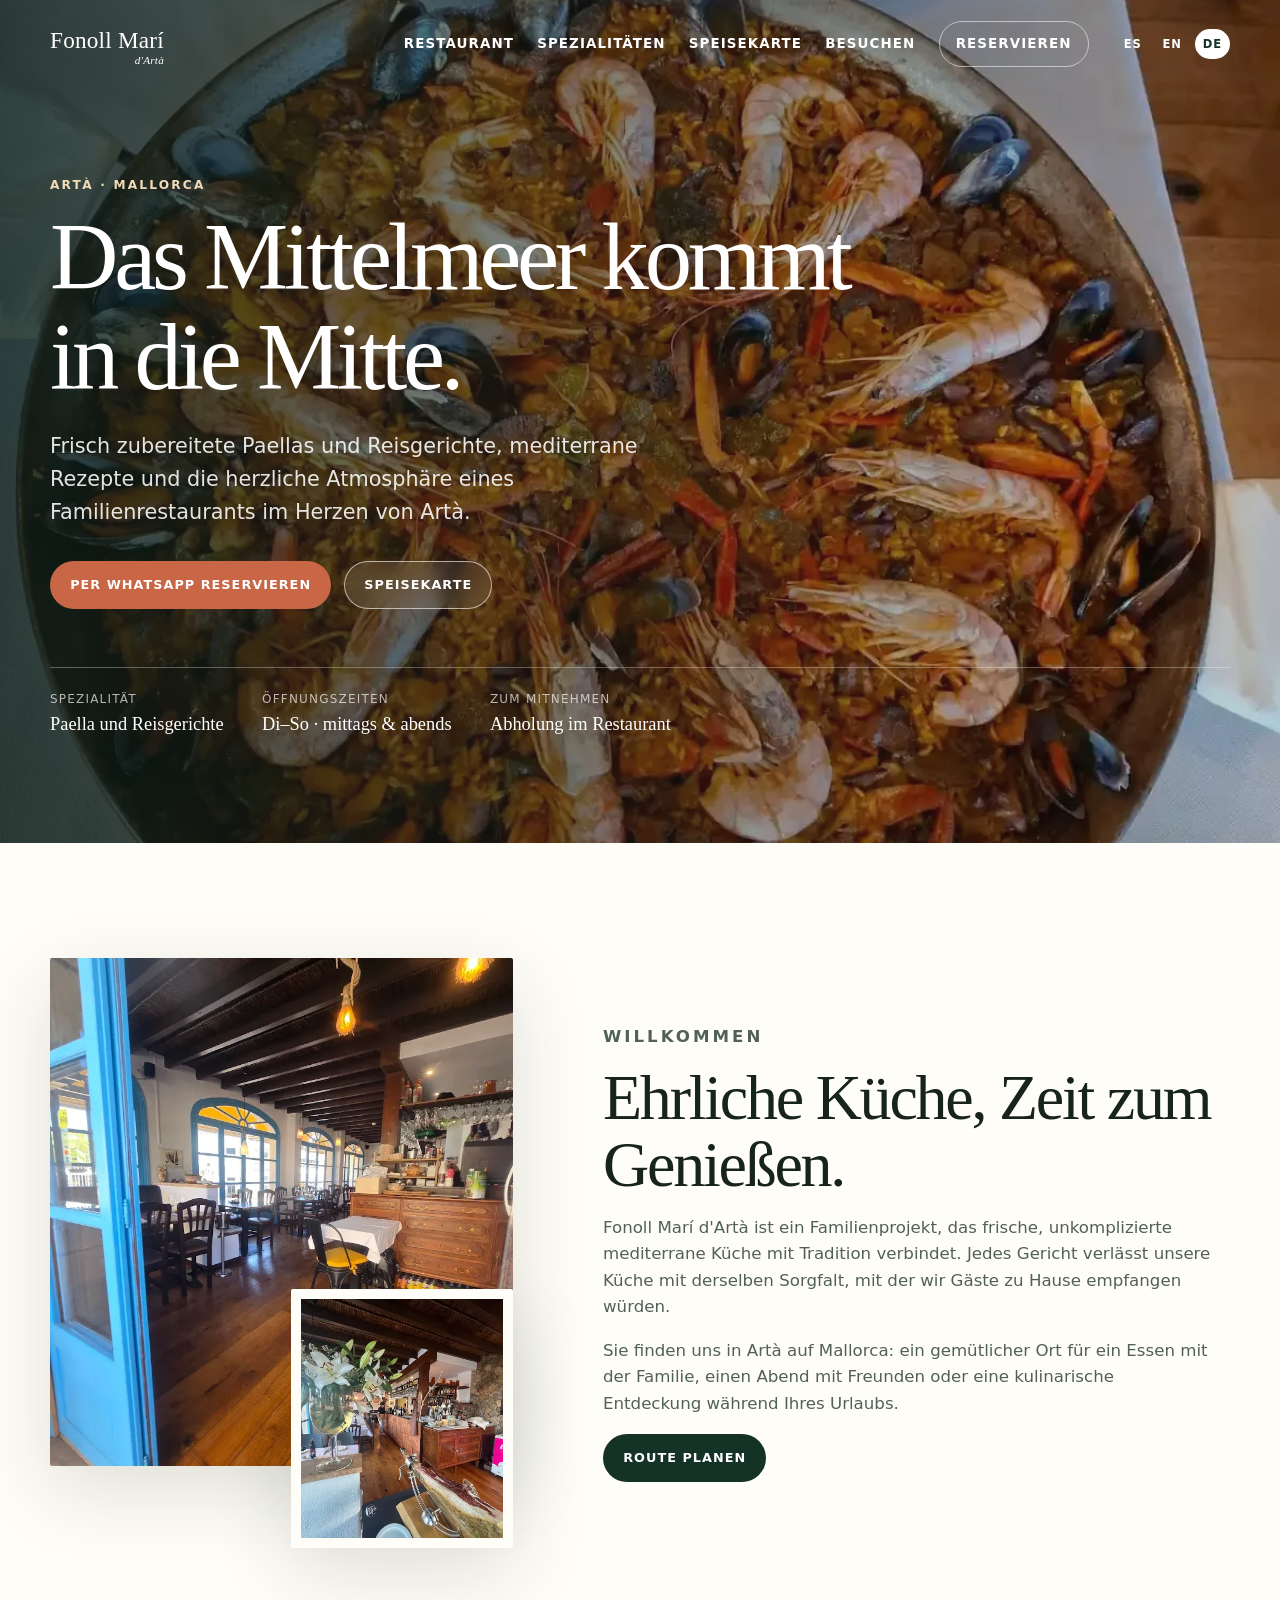
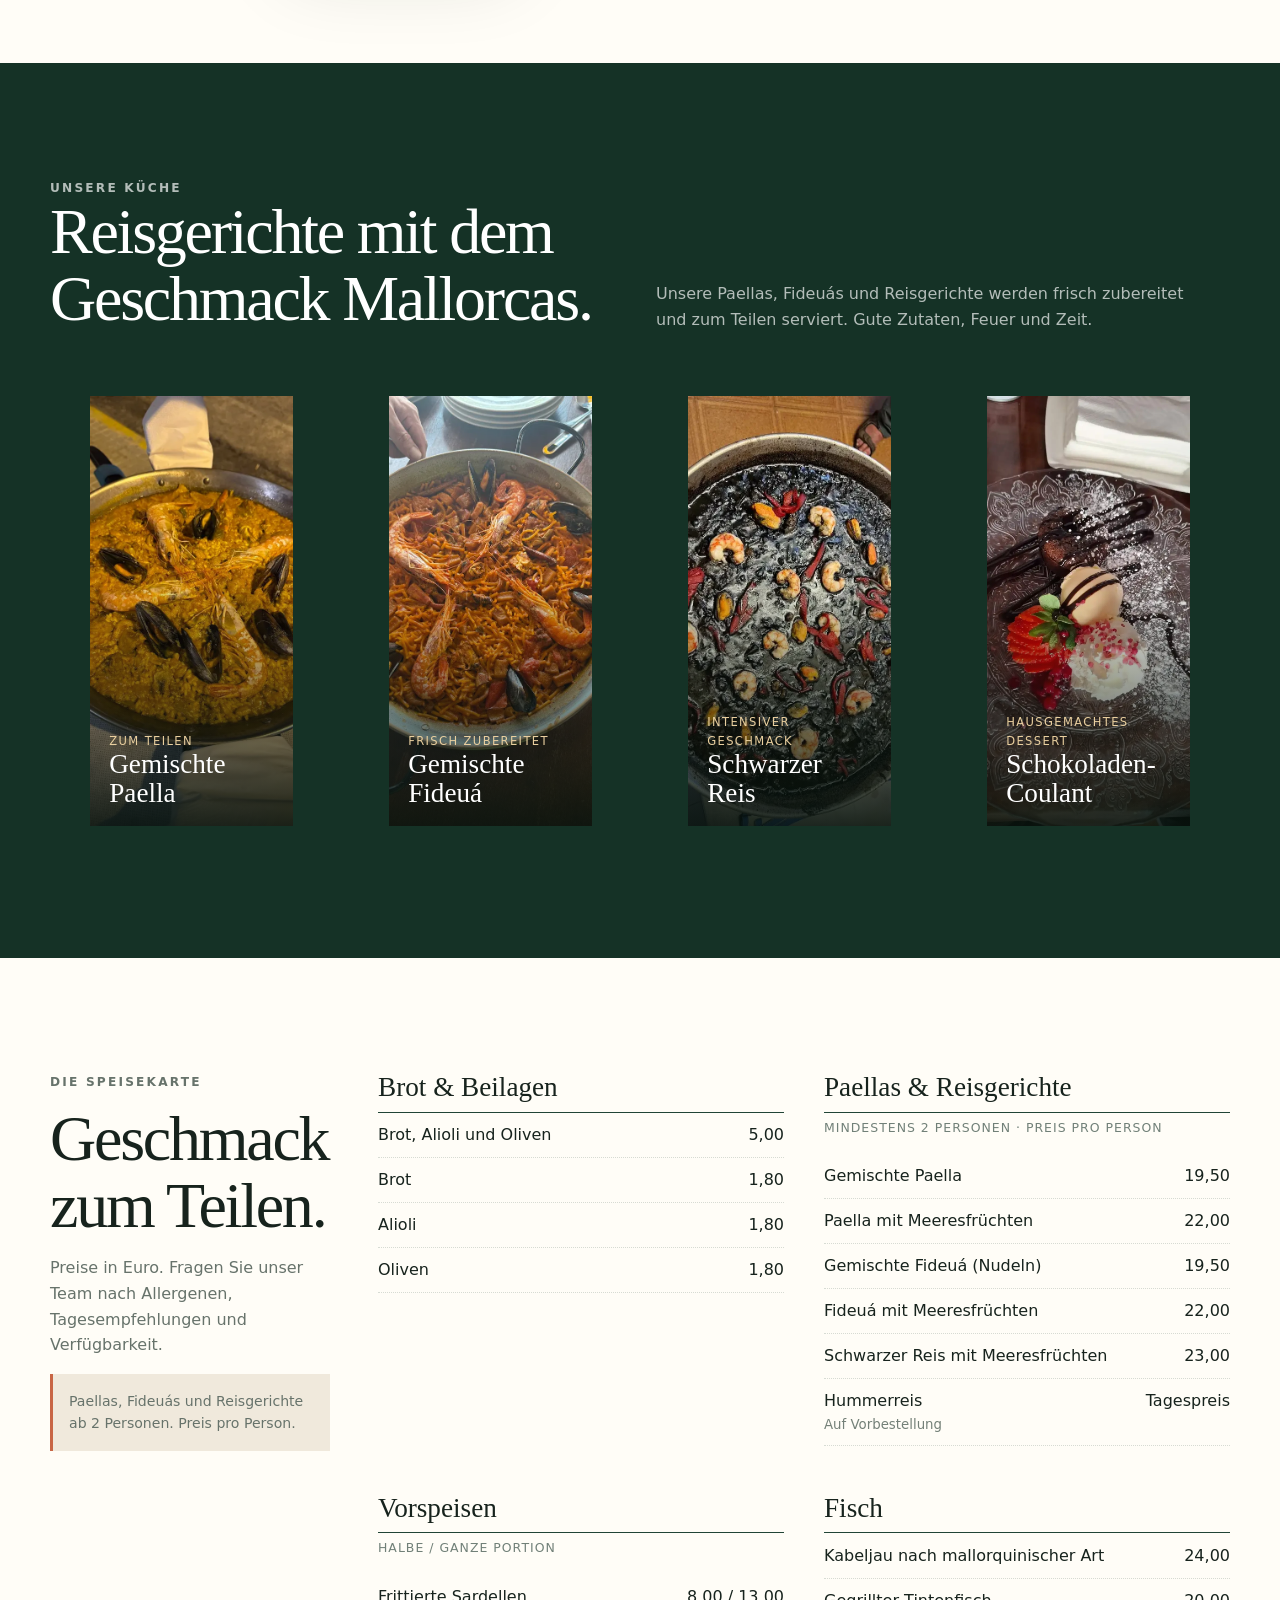
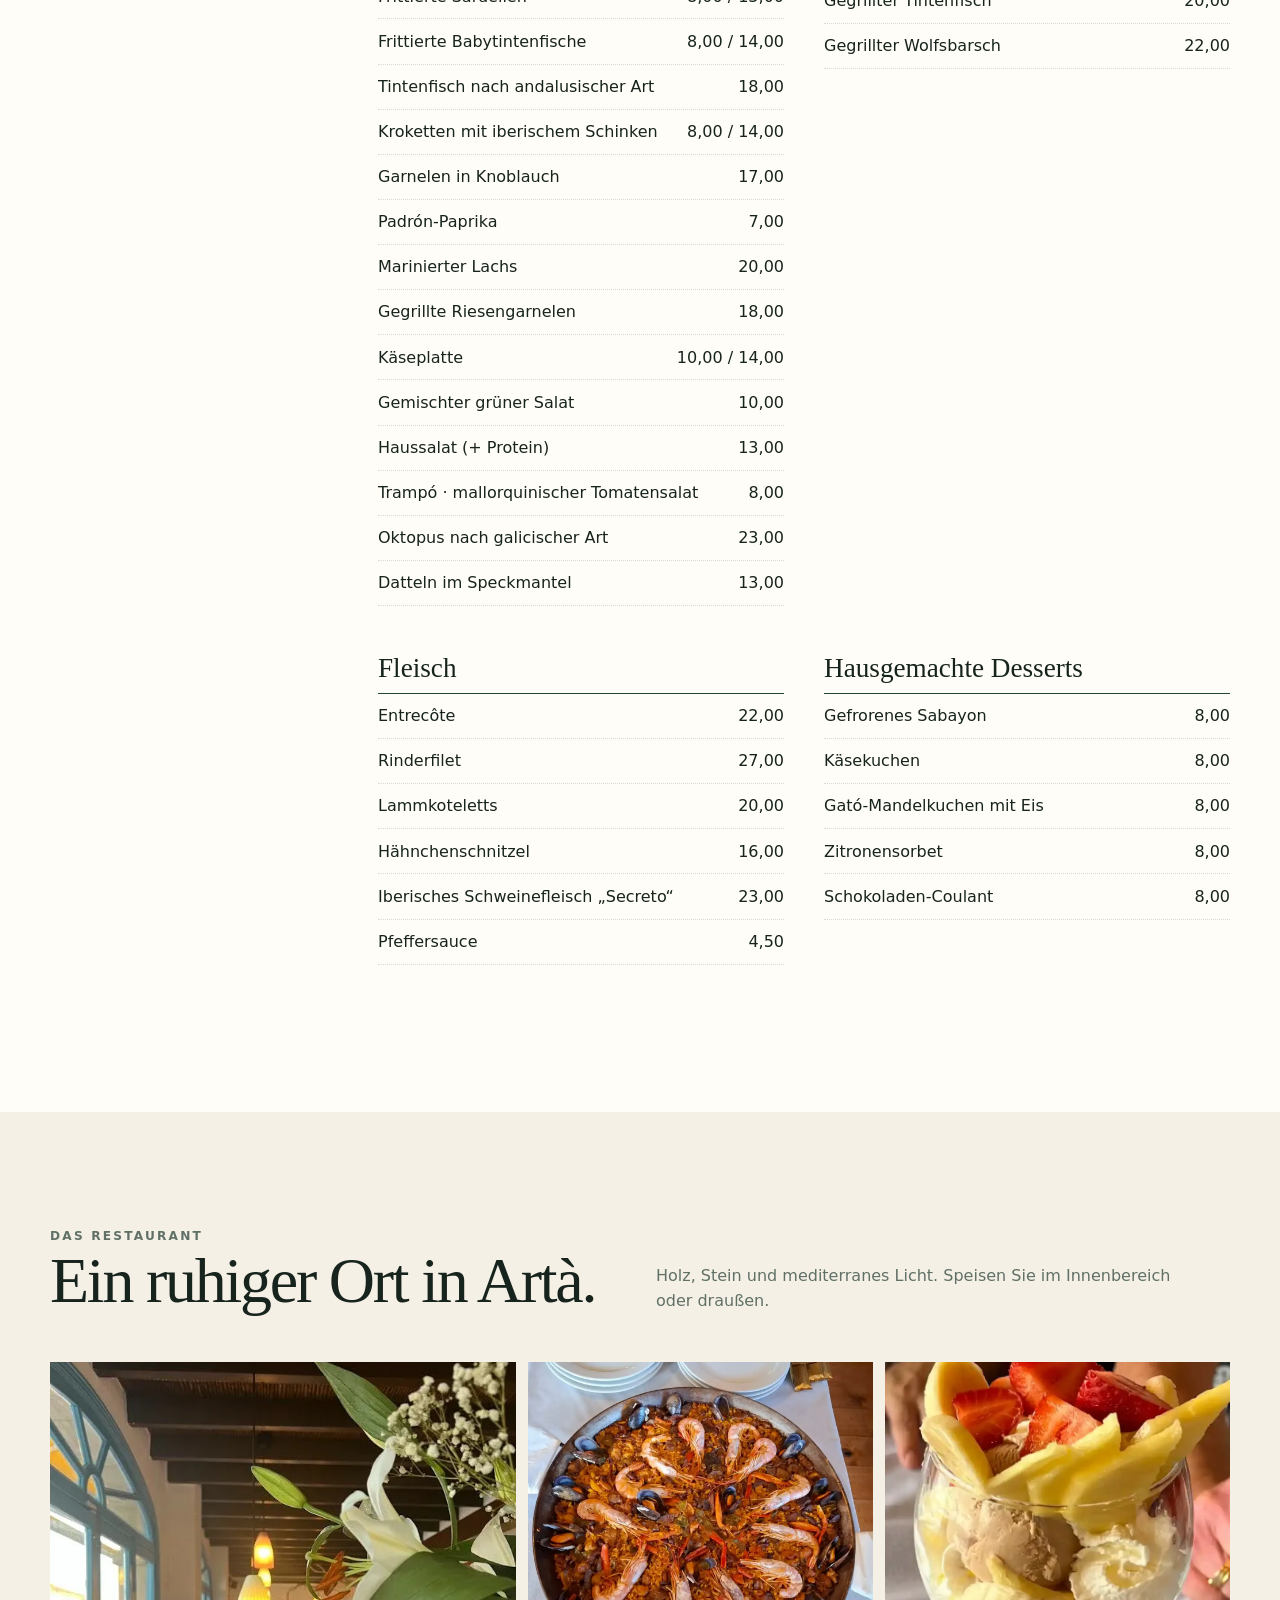
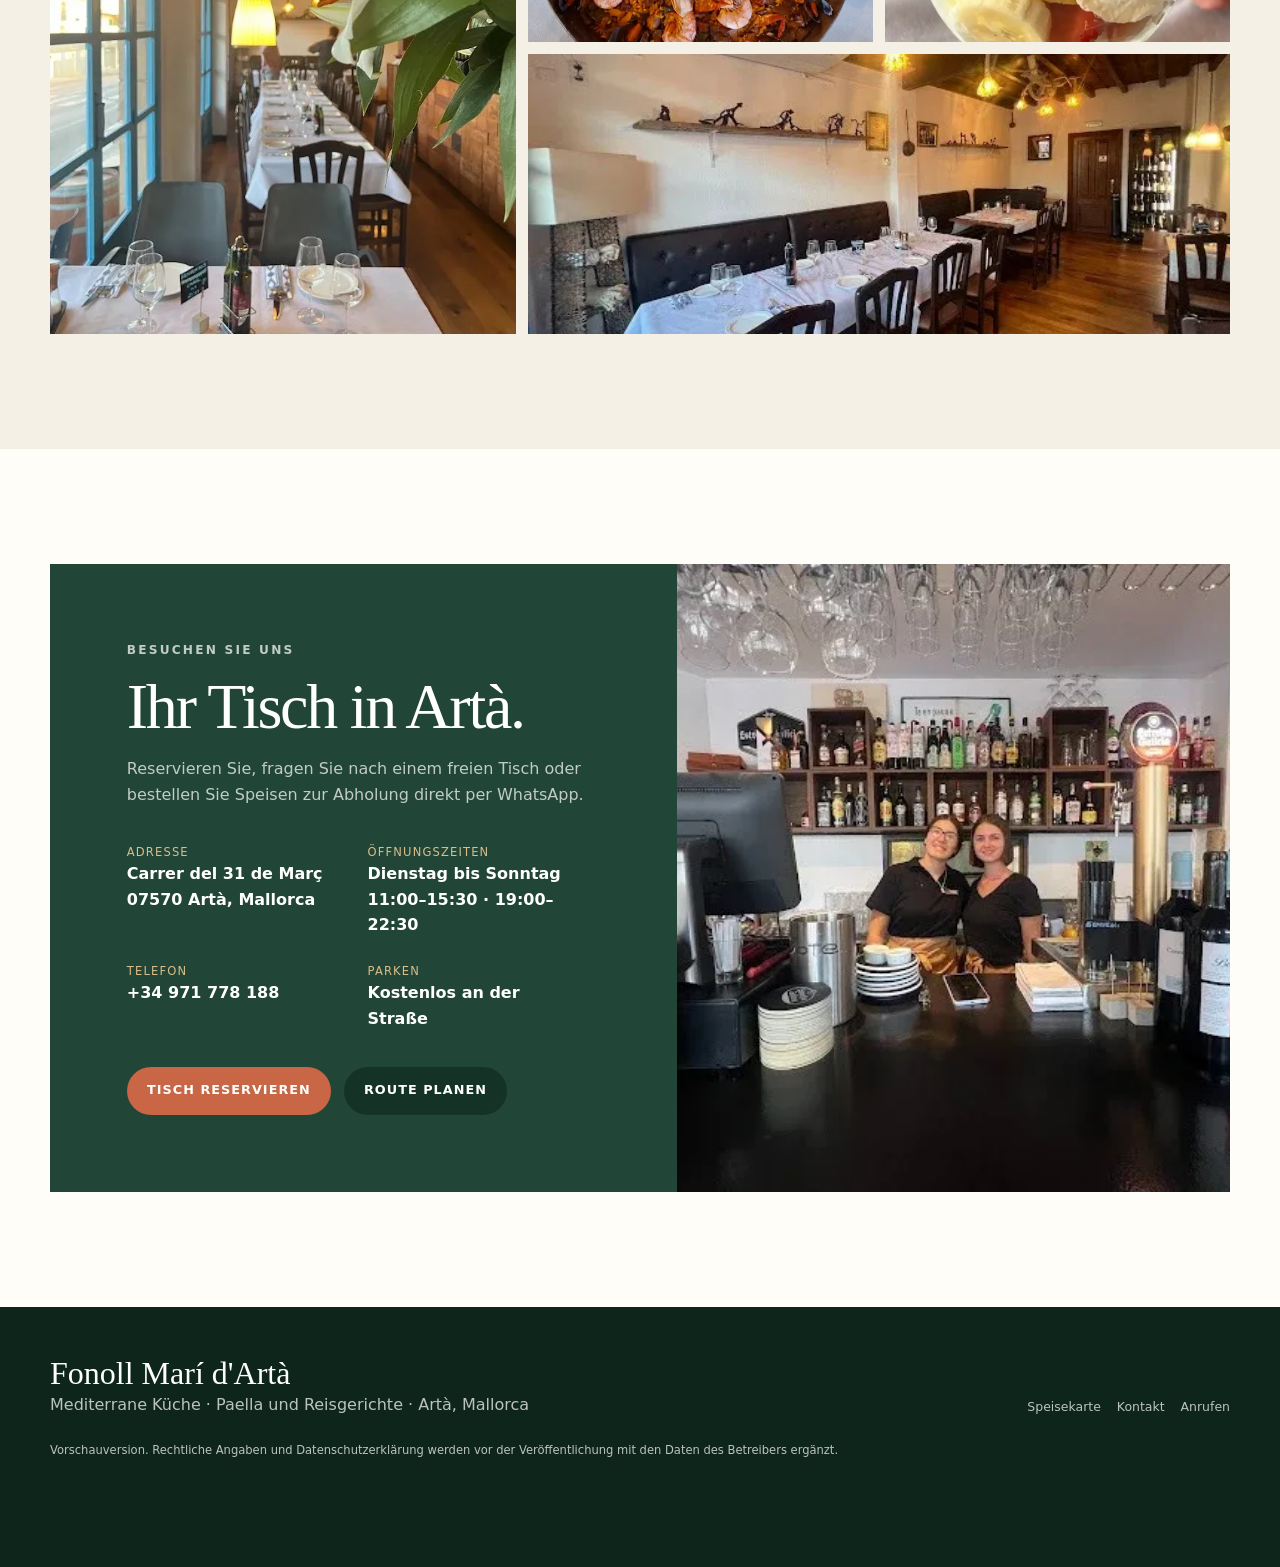
==== de/index.html @ c68ff67d "feat: create multilingual Fonoll Mari preview" ====
<!doctype html>
<html lang="de">
<head>
  <meta charset="utf-8"><meta name="viewport" content="width=device-width, initial-scale=1"><meta name="robots" content="noindex,nofollow">
  <title>Paella-Restaurant in Artà | Fonoll Marí d'Artà</title>
  <meta name="description" content="Paella, Reisgerichte und mediterrane Küche in Artà auf Mallorca. Familienrestaurant mit Außenbereich, Abholung und Reservierung per WhatsApp.">
  <link rel="canonical" href="https://www.fonollmaridarta.com/de/"><link rel="alternate" hreflang="es" href="https://www.fonollmaridarta.com/es/"><link rel="alternate" hreflang="en" href="https://www.fonollmaridarta.com/en/"><link rel="alternate" hreflang="de" href="https://www.fonollmaridarta.com/de/"><link rel="alternate" hreflang="x-default" href="https://www.fonollmaridarta.com/es/">
  <meta property="og:title" content="Fonoll Marí d'Artà — Paella und mediterrane Küche"><meta property="og:description" content="Frisch zubereitete Reisgerichte, mediterrane Küche und familiäre Gastfreundschaft im Herzen von Artà."><meta property="og:image" content="https://www.fonollmaridarta.com/assets/images/paella-marisco.webp"><meta property="og:type" content="restaurant">
  <link rel="stylesheet" href="../assets/styles.css">
  <script type="application/ld+json">{"@context":"https://schema.org","@type":"Restaurant","@id":"https://www.fonollmaridarta.com/#restaurant","name":"Fonoll Marí d'Artà","url":"https://www.fonollmaridarta.com/","telephone":"+34971778188","image":["https://www.fonollmaridarta.com/assets/images/paella-marisco.webp","https://www.fonollmaridarta.com/assets/images/interior-comedor.webp"],"servesCuisine":["Mediterran","Mallorquinisch","Paella und Reisgerichte"],"priceRange":"€€","acceptsReservations":true,"hasMenu":"https://www.fonollmaridarta.com/de/#speisekarte","address":{"@type":"PostalAddress","streetAddress":"Carrer del 31 de Març","postalCode":"07570","addressLocality":"Artà","addressRegion":"Balearen","addressCountry":"ES"},"openingHoursSpecification":[{"@type":"OpeningHoursSpecification","dayOfWeek":["Tuesday","Wednesday","Thursday","Friday","Saturday","Sunday"],"opens":"11:00","closes":"15:30"},{"@type":"OpeningHoursSpecification","dayOfWeek":["Tuesday","Wednesday","Thursday","Friday","Saturday","Sunday"],"opens":"19:00","closes":"22:30"}]}</script>
</head>
<body>
  <a class="skip-link" href="#inhalt">Zum Inhalt</a>
  <header class="site-header"><nav class="nav" aria-label="Hauptnavigation"><a class="brand" href="#start"><span class="brand-mark">Fonoll Marí <small>d'Artà</small></span></a><button class="menu-toggle" type="button" aria-expanded="false" aria-controls="nav-links">Menü</button><div class="nav-links" id="nav-links"><a href="#restaurant">Restaurant</a><a href="#spezialitaeten">Spezialitäten</a><a href="#speisekarte">Speisekarte</a><a href="#besuch">Besuchen</a><a class="nav-cta" data-track="whatsapp_reservation" href="https://wa.me/34636483141?text=Hallo%2C%20ich%20m%C3%B6chte%20gerne%20einen%20Tisch%20im%20Fonoll%20Mar%C3%AD%20d%27Art%C3%A0%20reservieren.">Reservieren</a><span class="language-switcher" aria-label="Sprache"><a href="../es/">ES</a><a href="../en/">EN</a><a href="../de/" aria-current="page">DE</a></span></div></nav></header>
  <main id="inhalt">
    <section class="hero" id="start"><div class="hero-content"><p class="eyebrow">Artà · Mallorca</p><h1>Das Mittelmeer kommt in die Mitte.</h1><p class="hero-lead">Frisch zubereitete Paellas und Reisgerichte, mediterrane Rezepte und die herzliche Atmosphäre eines Familienrestaurants im Herzen von Artà.</p><div class="button-row"><a class="button" data-track="whatsapp_reservation" href="https://wa.me/34636483141?text=Hallo%2C%20ich%20m%C3%B6chte%20gerne%20einen%20Tisch%20im%20Fonoll%20Mar%C3%AD%20d%27Art%C3%A0%20reservieren.">Per WhatsApp reservieren</a><a class="button secondary" href="#speisekarte">Speisekarte</a></div><div class="hero-facts"><div><span>Spezialität</span><strong>Paella und Reisgerichte</strong></div><div><span>Öffnungszeiten</span><strong>Di–So · mittags & abends</strong></div><div><span>Zum Mitnehmen</span><strong>Abholung im Restaurant</strong></div></div></div></section>
    <section class="section paper" id="restaurant"><div class="container intro-grid"><div class="photo-stack"><img class="photo-large" src="../assets/images/interior-bar.webp" alt="Eingang und Gastraum des Fonoll Marí d'Artà" loading="lazy"><img class="photo-small" src="../assets/images/interior-comedor.webp" alt="Bar und gemütlicher Innenbereich" loading="lazy"></div><div class="intro-copy"><p class="eyebrow">Willkommen</p><h2>Ehrliche Küche, Zeit zum Genießen.</h2><p>Fonoll Marí d'Artà ist ein Familienprojekt, das frische, unkomplizierte mediterrane Küche mit Tradition verbindet. Jedes Gericht verlässt unsere Küche mit derselben Sorgfalt, mit der wir Gäste zu Hause empfangen würden.</p><p>Sie finden uns in Artà auf Mallorca: ein gemütlicher Ort für ein Essen mit der Familie, einen Abend mit Freunden oder eine kulinarische Entdeckung während Ihres Urlaubs.</p><div class="button-row"><a class="button dark" href="#besuch">Route planen</a></div></div></div></section>
    <section class="section dark" id="spezialitaeten"><div class="container"><div class="section-heading"><div><p class="eyebrow">Unsere Küche</p><h2>Reisgerichte mit dem Geschmack Mallorcas.</h2></div><p>Unsere Paellas, Fideuás und Reisgerichte werden frisch zubereitet und zum Teilen serviert. Gute Zutaten, Feuer und Zeit.</p></div><div class="dish-grid"><figure class="dish-card"><img src="../assets/images/paella-mixta.webp" alt="Gemischte Paella" loading="lazy"><figcaption><span>Zum Teilen</span><h3>Gemischte Paella</h3></figcaption></figure><figure class="dish-card"><img src="../assets/images/fideua.webp" alt="Gemischte Fideuá" loading="lazy"><figcaption><span>Frisch zubereitet</span><h3>Gemischte Fideuá</h3></figcaption></figure><figure class="dish-card"><img src="../assets/images/arroz-negro.webp" alt="Schwarzer Reis mit Meeresfrüchten" loading="lazy"><figcaption><span>Intensiver Geschmack</span><h3>Schwarzer Reis</h3></figcaption></figure><figure class="dish-card"><img src="../assets/images/postre-sabayon.webp" alt="Schokoladen-Coulant mit Eis und Früchten" loading="lazy"><figcaption><span>Hausgemachtes Dessert</span><h3>Schokoladen-Coulant</h3></figcaption></figure></div></div></section>
    <section class="section paper" id="speisekarte"><div class="container menu-shell"><aside class="menu-aside"><p class="eyebrow">Die Speisekarte</p><h2>Geschmack zum Teilen.</h2><p>Preise in Euro. Fragen Sie unser Team nach Allergenen, Tagesempfehlungen und Verfügbarkeit.</p><p class="menu-note">Paellas, Fideuás und Reisgerichte ab 2 Personen. Preis pro Person.</p></aside><div class="menu-columns">
      <section class="menu-section"><h3>Brot & Beilagen</h3><div class="menu-item"><span>Brot, Alioli und Oliven</span><span>5,00</span></div><div class="menu-item"><span>Brot</span><span>1,80</span></div><div class="menu-item"><span>Alioli</span><span>1,80</span></div><div class="menu-item"><span>Oliven</span><span>1,80</span></div></section>
      <section class="menu-section"><h3>Paellas & Reisgerichte</h3><p class="menu-subtitle">Mindestens 2 Personen · Preis pro Person</p><div class="menu-item"><span>Gemischte Paella</span><span>19,50</span></div><div class="menu-item"><span>Paella mit Meeresfrüchten</span><span>22,00</span></div><div class="menu-item"><span>Gemischte Fideuá (Nudeln)</span><span>19,50</span></div><div class="menu-item"><span>Fideuá mit Meeresfrüchten</span><span>22,00</span></div><div class="menu-item"><span>Schwarzer Reis mit Meeresfrüchten</span><span>23,00</span></div><div class="menu-item"><span>Hummerreis <small>Auf Vorbestellung</small></span><span>Tagespreis</span></div></section>
      <section class="menu-section"><h3>Vorspeisen</h3><p class="menu-subtitle">Halbe / ganze Portion</p><div class="menu-item"><span>Frittierte Sardellen</span><span>8,00 / 13,00</span></div><div class="menu-item"><span>Frittierte Babytintenfische</span><span>8,00 / 14,00</span></div><div class="menu-item"><span>Tintenfisch nach andalusischer Art</span><span>18,00</span></div><div class="menu-item"><span>Kroketten mit iberischem Schinken</span><span>8,00 / 14,00</span></div><div class="menu-item"><span>Garnelen in Knoblauch</span><span>17,00</span></div><div class="menu-item"><span>Padrón-Paprika</span><span>7,00</span></div><div class="menu-item"><span>Marinierter Lachs</span><span>20,00</span></div><div class="menu-item"><span>Gegrillte Riesengarnelen</span><span>18,00</span></div><div class="menu-item"><span>Käseplatte</span><span>10,00 / 14,00</span></div><div class="menu-item"><span>Gemischter grüner Salat</span><span>10,00</span></div><div class="menu-item"><span>Haussalat (+ Protein)</span><span>13,00</span></div><div class="menu-item"><span>Trampó · mallorquinischer Tomatensalat</span><span>8,00</span></div><div class="menu-item"><span>Oktopus nach galicischer Art</span><span>23,00</span></div><div class="menu-item"><span>Datteln im Speckmantel</span><span>13,00</span></div></section>
      <section class="menu-section"><h3>Fisch</h3><div class="menu-item"><span>Kabeljau nach mallorquinischer Art</span><span>24,00</span></div><div class="menu-item"><span>Gegrillter Tintenfisch</span><span>20,00</span></div><div class="menu-item"><span>Gegrillter Wolfsbarsch</span><span>22,00</span></div></section>
      <section class="menu-section"><h3>Fleisch</h3><div class="menu-item"><span>Entrecôte</span><span>22,00</span></div><div class="menu-item"><span>Rinderfilet</span><span>27,00</span></div><div class="menu-item"><span>Lammkoteletts</span><span>20,00</span></div><div class="menu-item"><span>Hähnchenschnitzel</span><span>16,00</span></div><div class="menu-item"><span>Iberisches Schweinefleisch „Secreto“</span><span>23,00</span></div><div class="menu-item"><span>Pfeffersauce</span><span>4,50</span></div></section>
      <section class="menu-section"><h3>Hausgemachte Desserts</h3><div class="menu-item"><span>Gefrorenes Sabayon</span><span>8,00</span></div><div class="menu-item"><span>Käsekuchen</span><span>8,00</span></div><div class="menu-item"><span>Gató-Mandelkuchen mit Eis</span><span>8,00</span></div><div class="menu-item"><span>Zitronensorbet</span><span>8,00</span></div><div class="menu-item"><span>Schokoladen-Coulant</span><span>8,00</span></div></section>
    </div></div></section>
    <section class="section" aria-labelledby="galerie-titel"><div class="container"><div class="section-heading"><div><p class="eyebrow">Das Restaurant</p><h2 id="galerie-titel">Ein ruhiger Ort in Artà.</h2></div><p>Holz, Stein und mediterranes Licht. Speisen Sie im Innenbereich oder draußen.</p></div><div class="gallery-grid"><img class="tall" src="../assets/images/interior-1.webp" alt="Gastraum des Fonoll Marí" loading="lazy"><img src="../assets/images/paella-marisco.webp" alt="Paella mit Meeresfrüchten zum Teilen" loading="lazy"><img src="../assets/images/postre-coulant.webp" alt="Gefrorenes Sabayon mit Früchten" loading="lazy"><img class="wide" src="../assets/images/interior-2.webp" alt="Atmosphäre im Fonoll Marí d'Artà" loading="lazy"></div></div></section>
    <section class="section paper" id="besuch"><div class="container visit-grid"><div class="visit-copy"><p class="eyebrow">Besuchen Sie uns</p><h2>Ihr Tisch in Artà.</h2><p>Reservieren Sie, fragen Sie nach einem freien Tisch oder bestellen Sie Speisen zur Abholung direkt per WhatsApp.</p><div class="visit-details"><div><span>Adresse</span><strong>Carrer del 31 de Març<br>07570 Artà, Mallorca</strong></div><div><span>Öffnungszeiten</span><strong>Dienstag bis Sonntag<br>11:00–15:30 · 19:00–22:30</strong></div><div><span>Telefon</span><a href="tel:+34971778188" data-track="phone_click"><strong>+34 971 778 188</strong></a></div><div><span>Parken</span><strong>Kostenlos an der Straße</strong></div></div><div class="button-row"><a class="button" data-track="whatsapp_reservation" href="https://wa.me/34636483141?text=Hallo%2C%20ich%20m%C3%B6chte%20gerne%20einen%20Tisch%20reservieren.">Tisch reservieren</a><a class="button dark" data-track="directions_click" href="https://maps.app.goo.gl/YMuphkrYvvt16VRN7">Route planen</a></div></div><div class="visit-image"><img src="../assets/images/interior-3.webp" alt="Für Gäste vorbereiteter Gastraum" loading="lazy"></div></div></section>
  </main>
  <footer class="site-footer"><div class="container"><div class="footer-grid"><div><div class="footer-brand">Fonoll Marí d'Artà</div><div>Mediterrane Küche · Paella und Reisgerichte · Artà, Mallorca</div></div><nav class="footer-links"><a href="#speisekarte">Speisekarte</a><a href="#besuch">Kontakt</a><a href="tel:+34971778188">Anrufen</a></nav></div><p class="legal-note">Vorschauversion. Rechtliche Angaben und Datenschutzerklärung werden vor der Veröffentlichung mit den Daten des Betreibers ergänzt.</p></div></footer>
  <div class="floating-actions"><a data-track="whatsapp_reservation" href="https://wa.me/34636483141?text=Hallo%2C%20ich%20m%C3%B6chte%20gerne%20einen%20Tisch%20reservieren.">Reservieren</a><a href="#speisekarte">Speisekarte</a></div><aside class="consent" hidden><p>Wir verwenden optionale Analysen, um die Nutzung der Website zu verstehen. Sie werden nicht ohne Ihre Zustimmung geladen.</p><div class="consent-actions"><button class="button dark" data-consent-accept>Akzeptieren</button><button class="button" data-consent-reject>Ablehnen</button></div></aside>
  <script src="../assets/config.js"></script><script src="../assets/site.js"></script>
</body>
</html>
---- assets/styles.css ----
:root {
  --ink: #17231d;
  --forest: #214536;
  --forest-dark: #153226;
  --sage: #718372;
  --cream: #f5f0e5;
  --paper: #fffdf7;
  --sand: #d8c39d;
  --coral: #c86645;
  --line: rgba(33, 69, 54, .18);
  --shadow: 0 24px 80px rgba(20, 37, 29, .14);
  --serif: Georgia, "Times New Roman", serif;
  --sans: Inter, ui-sans-serif, system-ui, -apple-system, BlinkMacSystemFont, "Segoe UI", sans-serif;
}

* { box-sizing: border-box; }
html { scroll-behavior: smooth; }
body {
  margin: 0;
  overflow-x: hidden;
  color: var(--ink);
  background: var(--cream);
  font-family: var(--sans);
  line-height: 1.6;
  -webkit-font-smoothing: antialiased;
}
body.nav-open { overflow: hidden; }
img { display: block; width: 100%; }
a { color: inherit; }
button, a { -webkit-tap-highlight-color: transparent; }

.skip-link {
  position: fixed;
  left: 1rem;
  top: -5rem;
  z-index: 100;
  padding: .8rem 1rem;
  background: var(--paper);
  border-radius: 999px;
}
.skip-link:focus { top: 1rem; }

.site-header {
  position: fixed;
  inset: 0 0 auto;
  z-index: 50;
  color: white;
  transition: background .25s ease, box-shadow .25s ease;
}
.site-header.scrolled { background: rgba(21, 50, 38, .96); box-shadow: 0 8px 30px rgba(0, 0, 0, .15); }
.nav {
  width: min(1180px, calc(100% - 2rem));
  height: 88px;
  margin: auto;
  display: flex;
  align-items: center;
  justify-content: space-between;
  gap: 1.5rem;
}
.brand { display: flex; align-items: center; gap: .8rem; text-decoration: none; }
.brand-mark { font-family: var(--serif); font-size: 1.45rem; letter-spacing: .01em; }
.brand-mark small { display: block; margin-top: -.35rem; font: italic .7rem var(--serif); text-align: right; }
.nav-links { display: flex; align-items: center; gap: 1.45rem; }
.nav-links a { font-size: .84rem; font-weight: 700; letter-spacing: .08em; text-decoration: none; text-transform: uppercase; }
.nav-links a:hover { color: #ecd9b2; }
.nav-cta { padding: .72rem 1rem; border: 1px solid rgba(255,255,255,.55); border-radius: 999px; }
.language-switcher { display: flex; gap: .3rem; margin-left: .25rem; }
.language-switcher a { padding: .38rem .5rem; border-radius: 999px; font-size: .72rem; }
.language-switcher a[aria-current="page"] { background: white; color: var(--forest-dark); }
.menu-toggle { display: none; border: 0; background: transparent; color: white; font: 700 .8rem var(--sans); letter-spacing: .08em; text-transform: uppercase; }

.hero {
  min-height: 92svh;
  display: grid;
  grid-template-columns: minmax(0, 1fr);
  align-items: end;
  color: white;
  background:
    linear-gradient(90deg, rgba(12, 29, 22, .82) 0%, rgba(12, 29, 22, .45) 55%, rgba(12, 29, 22, .16) 100%),
    url("images/paella-marisco.webp") center 56% / cover;
}
.hero-content {
  width: calc(100% - 2rem);
  max-width: 1180px;
  min-width: 0;
  margin: 0 auto;
  padding: 11rem 0 6.5rem;
}
.eyebrow { margin: 0 0 .8rem; color: var(--coral); font-size: .76rem; font-weight: 800; letter-spacing: .18em; text-transform: uppercase; }
.hero .eyebrow { color: #f1dcb6; }
h1, h2, h3 { margin: 0; font-family: var(--serif); font-weight: 400; line-height: 1.05; }
h1 { max-width: 830px; font-size: clamp(3.1rem, 7.4vw, 7.2rem); letter-spacing: -.045em; }
h2 { font-size: clamp(2.35rem, 5vw, 4.7rem); letter-spacing: -.035em; }
h3 { font-size: 1.7rem; }
.hero-lead { max-width: 650px; margin: 1.4rem 0 2rem; font-size: clamp(1.05rem, 2vw, 1.3rem); color: rgba(255,255,255,.88); }
.button-row { display: flex; flex-wrap: wrap; gap: .8rem; }
.button { display: inline-flex; align-items: center; justify-content: center; min-height: 48px; padding: .8rem 1.2rem; border: 1px solid transparent; border-radius: 999px; background: var(--coral); color: white; font-size: .8rem; font-weight: 800; letter-spacing: .08em; text-decoration: none; text-transform: uppercase; }
.button:hover { filter: brightness(.94); transform: translateY(-1px); }
.button.secondary { border-color: rgba(255,255,255,.6); background: rgba(255,255,255,.08); backdrop-filter: blur(8px); }
.button.dark { background: var(--forest-dark); }
.hero-facts { display: flex; flex-wrap: wrap; gap: 1.3rem 2.4rem; margin: 3.6rem 0 0; padding: 1.4rem 0 0; border-top: 1px solid rgba(255,255,255,.3); }
.hero-facts span { display: block; font-size: .75rem; color: rgba(255,255,255,.68); letter-spacing: .1em; text-transform: uppercase; }
.hero-facts strong { font-family: var(--serif); font-size: 1.15rem; font-weight: 400; }

.section { padding: clamp(5rem, 9vw, 9rem) 0; }
.section.paper { background: var(--paper); }
.section.dark { background: var(--forest-dark); color: white; }
.container { width: min(1180px, calc(100% - 2rem)); margin: auto; }
.intro-grid { display: grid; grid-template-columns: minmax(0, .85fr) minmax(0, 1.15fr); gap: clamp(2rem, 7vw, 7rem); align-items: center; }
.intro-copy p { max-width: 610px; color: #526158; font-size: 1.04rem; }
.photo-stack { position: relative; min-height: 590px; }
.photo-stack img { position: absolute; object-fit: cover; border-radius: 2px; box-shadow: var(--shadow); }
.photo-stack .photo-large { inset: 0 14% 7% 0; height: 86%; }
.photo-stack .photo-small { right: 0; bottom: 0; width: 48%; height: 44%; border: .65rem solid var(--paper); }

.section-heading { display: grid; grid-template-columns: 1fr 1fr; gap: 2rem; align-items: end; margin-bottom: 3rem; }
.section-heading p { max-width: 550px; margin: 0; color: #607067; }
.dark .section-heading p { color: rgba(255,255,255,.68); }
.dish-grid { display: grid; grid-template-columns: repeat(4, 1fr); gap: 1rem; }
.dish-card { position: relative; min-height: 430px; overflow: hidden; background: #233; }
.dish-card img { height: 100%; min-height: 430px; object-fit: cover; transition: transform .5s ease; }
.dish-card:hover img { transform: scale(1.035); }
.dish-card::after { content: ""; position: absolute; inset: 40% 0 0; background: linear-gradient(transparent, rgba(7,18,13,.9)); }
.dish-card figcaption { position: absolute; z-index: 1; inset: auto 1.2rem 1.2rem; color: white; }
.dish-card figcaption span { display: block; font-size: .72rem; color: #e9cf9f; letter-spacing: .12em; text-transform: uppercase; }

.menu-shell { display: grid; grid-template-columns: 280px 1fr; gap: 3rem; align-items: start; }
.menu-aside { position: sticky; top: 110px; }
.menu-aside p { color: #67736b; }
.menu-note { padding: 1rem; border-left: 3px solid var(--coral); background: #f0e9dc; font-size: .88rem; }
.menu-columns { display: grid; grid-template-columns: 1fr 1fr; gap: 1rem 2.5rem; }
.menu-section { break-inside: avoid; padding: 0 0 2rem; }
.menu-section h3 { padding-bottom: .65rem; border-bottom: 1px solid var(--forest); }
.menu-subtitle { margin: .3rem 0 1rem; color: #718078; font-size: .78rem; text-transform: uppercase; letter-spacing: .08em; }
.menu-item { display: grid; grid-template-columns: 1fr auto; gap: 1rem; padding: .58rem 0; border-bottom: 1px dotted var(--line); }
.menu-item span:last-child { white-space: nowrap; font-variant-numeric: tabular-nums; }
.menu-item small { display: block; color: #748078; }

.gallery-grid { display: grid; grid-template-columns: 1.15fr .85fr .85fr; grid-auto-rows: 280px; gap: .75rem; }
.gallery-grid img { height: 100%; object-fit: cover; }
.gallery-grid .tall { grid-row: span 2; }
.gallery-grid .wide { grid-column: span 2; }

.visit-grid { display: grid; grid-template-columns: 1.05fr .95fr; gap: 1rem; background: var(--forest); color: white; }
.visit-copy { padding: clamp(2rem, 6vw, 5rem); }
.visit-copy p { color: rgba(255,255,255,.72); }
.visit-details { display: grid; grid-template-columns: 1fr 1fr; gap: 1.5rem; margin: 2.2rem 0; }
.visit-details span { display: block; color: #d9bd8b; font-size: .72rem; letter-spacing: .1em; text-transform: uppercase; }
.visit-details a { text-decoration: none; }
.visit-image { min-height: 590px; }
.visit-image img { height: 100%; object-fit: cover; }

.site-footer { padding: 3rem 0 6rem; background: #0e251b; color: rgba(255,255,255,.72); }
.footer-grid { display: grid; grid-template-columns: 1fr auto; gap: 2rem; align-items: end; }
.footer-brand { color: white; font: 2rem var(--serif); }
.footer-links { display: flex; flex-wrap: wrap; gap: 1rem; }
.footer-links a { font-size: .78rem; text-decoration: none; }
.legal-note { margin-top: 1.5rem; font-size: .72rem; }

.floating-actions { display: none; }
.consent { position: fixed; z-index: 80; right: 1rem; bottom: 1rem; width: min(430px, calc(100% - 2rem)); padding: 1.2rem; background: var(--paper); box-shadow: var(--shadow); border: 1px solid var(--line); }
.consent[hidden] { display: none; }
.consent p { margin: 0 0 1rem; font-size: .86rem; }
.consent-actions { display: flex; gap: .5rem; }

@media (max-width: 900px) {
  .nav { height: 74px; }
  .menu-toggle { display: block; }
  .nav-links { position: fixed; inset: 74px 0 0; display: none; padding: 2rem 1rem; background: var(--forest-dark); flex-direction: column; align-items: flex-start; }
  .nav-open .nav-links { display: flex; }
  .nav-cta { margin-top: 1rem; }
  .language-switcher { margin-top: .5rem; }
  .intro-grid, .section-heading, .visit-grid { grid-template-columns: 1fr; }
  .photo-stack { min-height: 500px; }
  .dish-grid { grid-template-columns: 1fr 1fr; }
  .menu-shell { grid-template-columns: 1fr; }
  .menu-aside { position: static; }
  .gallery-grid { grid-template-columns: 1fr 1fr; }
}

@media (max-width: 620px) {
  .hero { min-height: 86svh; }
  .hero-content { padding-bottom: 4.5rem; }
  h1 { font-size: clamp(2.65rem, 13vw, 3.25rem); overflow-wrap: anywhere; }
  .hero-lead { min-width: 0; font-size: 1rem; overflow-wrap: anywhere; }
  .hero .button-row { display: grid; grid-template-columns: 1fr; }
  .hero .button { width: 100%; }
  .hero-facts { gap: 1rem; }
  .hero-facts div { width: 100%; }
  .section { padding: 4.8rem 0; }
  .photo-stack { min-height: 390px; }
  .dish-grid, .menu-columns, .visit-details { grid-template-columns: 1fr; }
  .dish-card, .dish-card img { min-height: 360px; }
  .gallery-grid { grid-template-columns: 1fr 1fr; grid-auto-rows: 190px; }
  .gallery-grid .wide { grid-column: span 2; }
  .visit-image { min-height: 360px; }
  .footer-grid { grid-template-columns: 1fr; }
  .floating-actions { position: fixed; z-index: 45; inset: auto .65rem .65rem; display: grid; grid-template-columns: 1fr 1fr; gap: .45rem; }
  .floating-actions a { min-height: 48px; border-radius: 999px; display: grid; place-items: center; background: var(--coral); color: white; box-shadow: 0 10px 28px rgba(0,0,0,.24); font-size: .76rem; font-weight: 800; text-decoration: none; text-transform: uppercase; }
  .floating-actions a:last-child { background: var(--forest-dark); }
}

@media (prefers-reduced-motion: reduce) {
  html { scroll-behavior: auto; }
  *, *::before, *::after { animation-duration: .01ms !important; transition-duration: .01ms !important; }
}
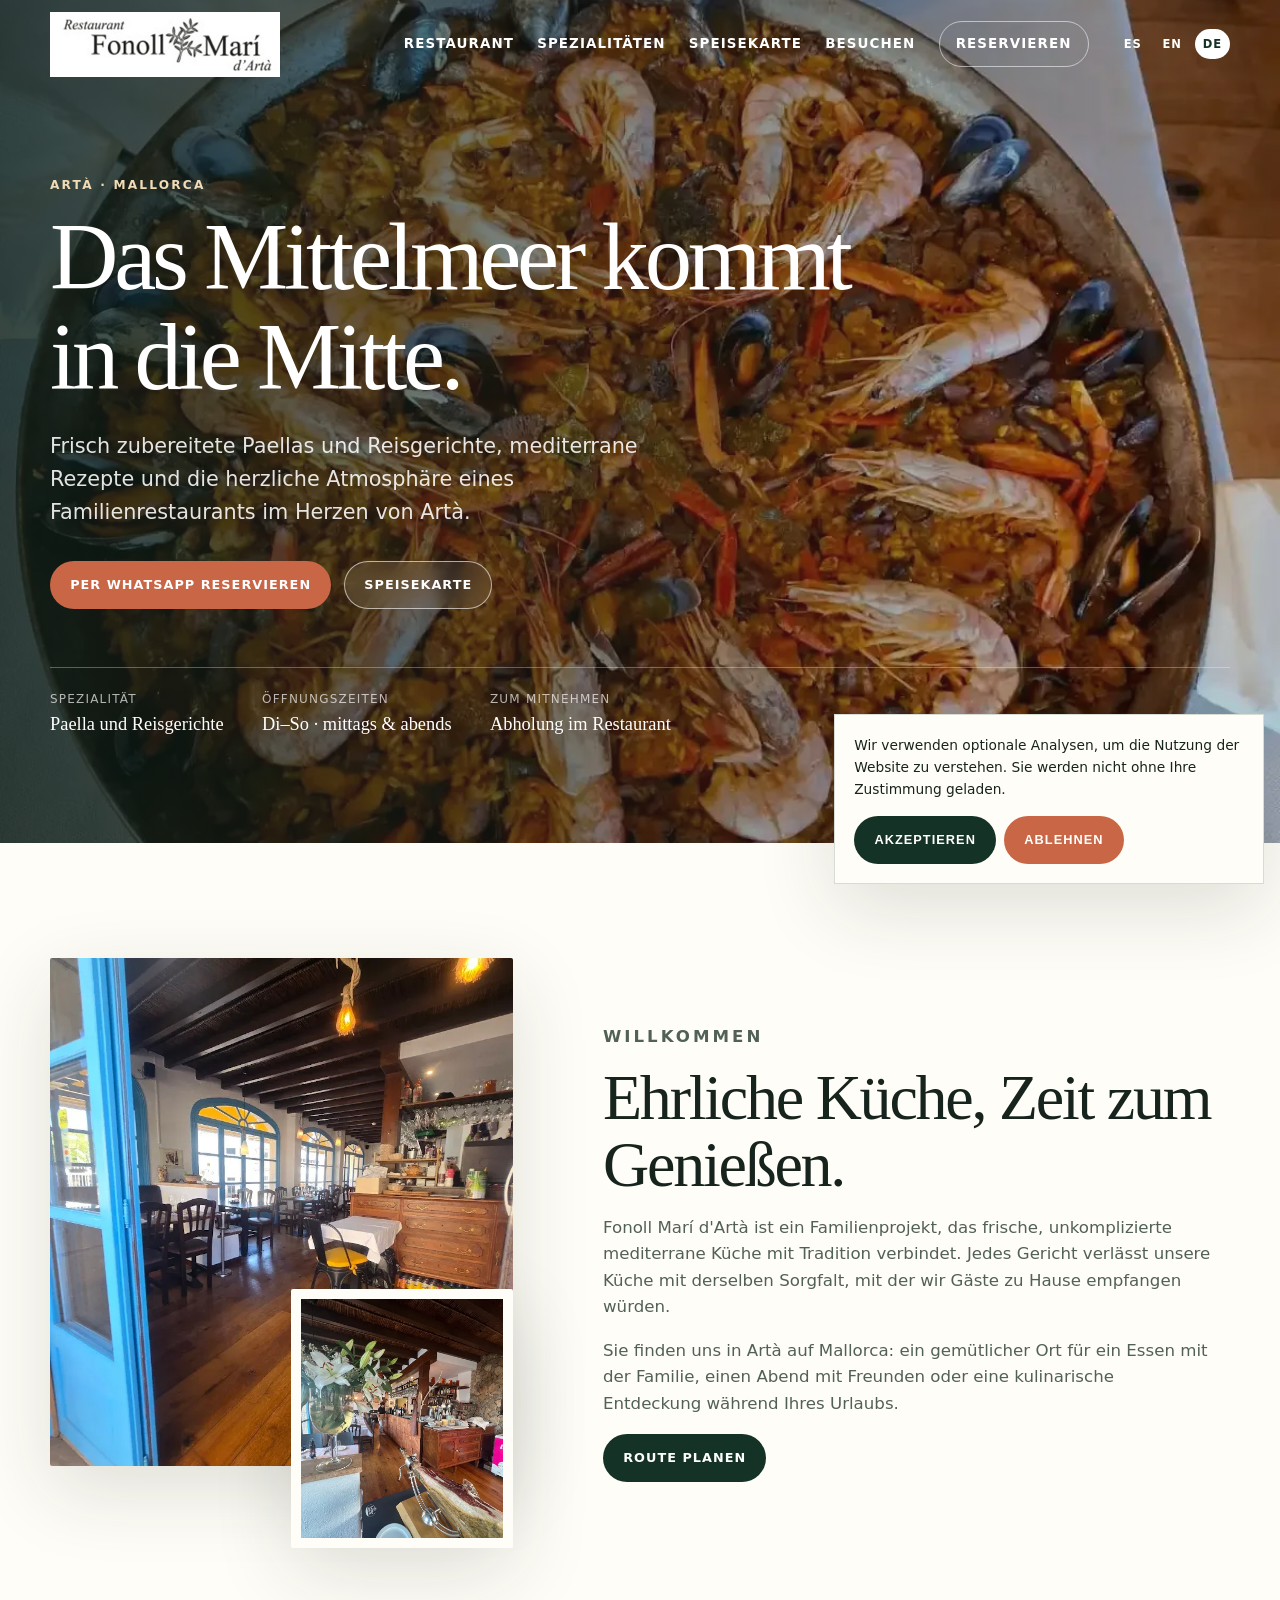
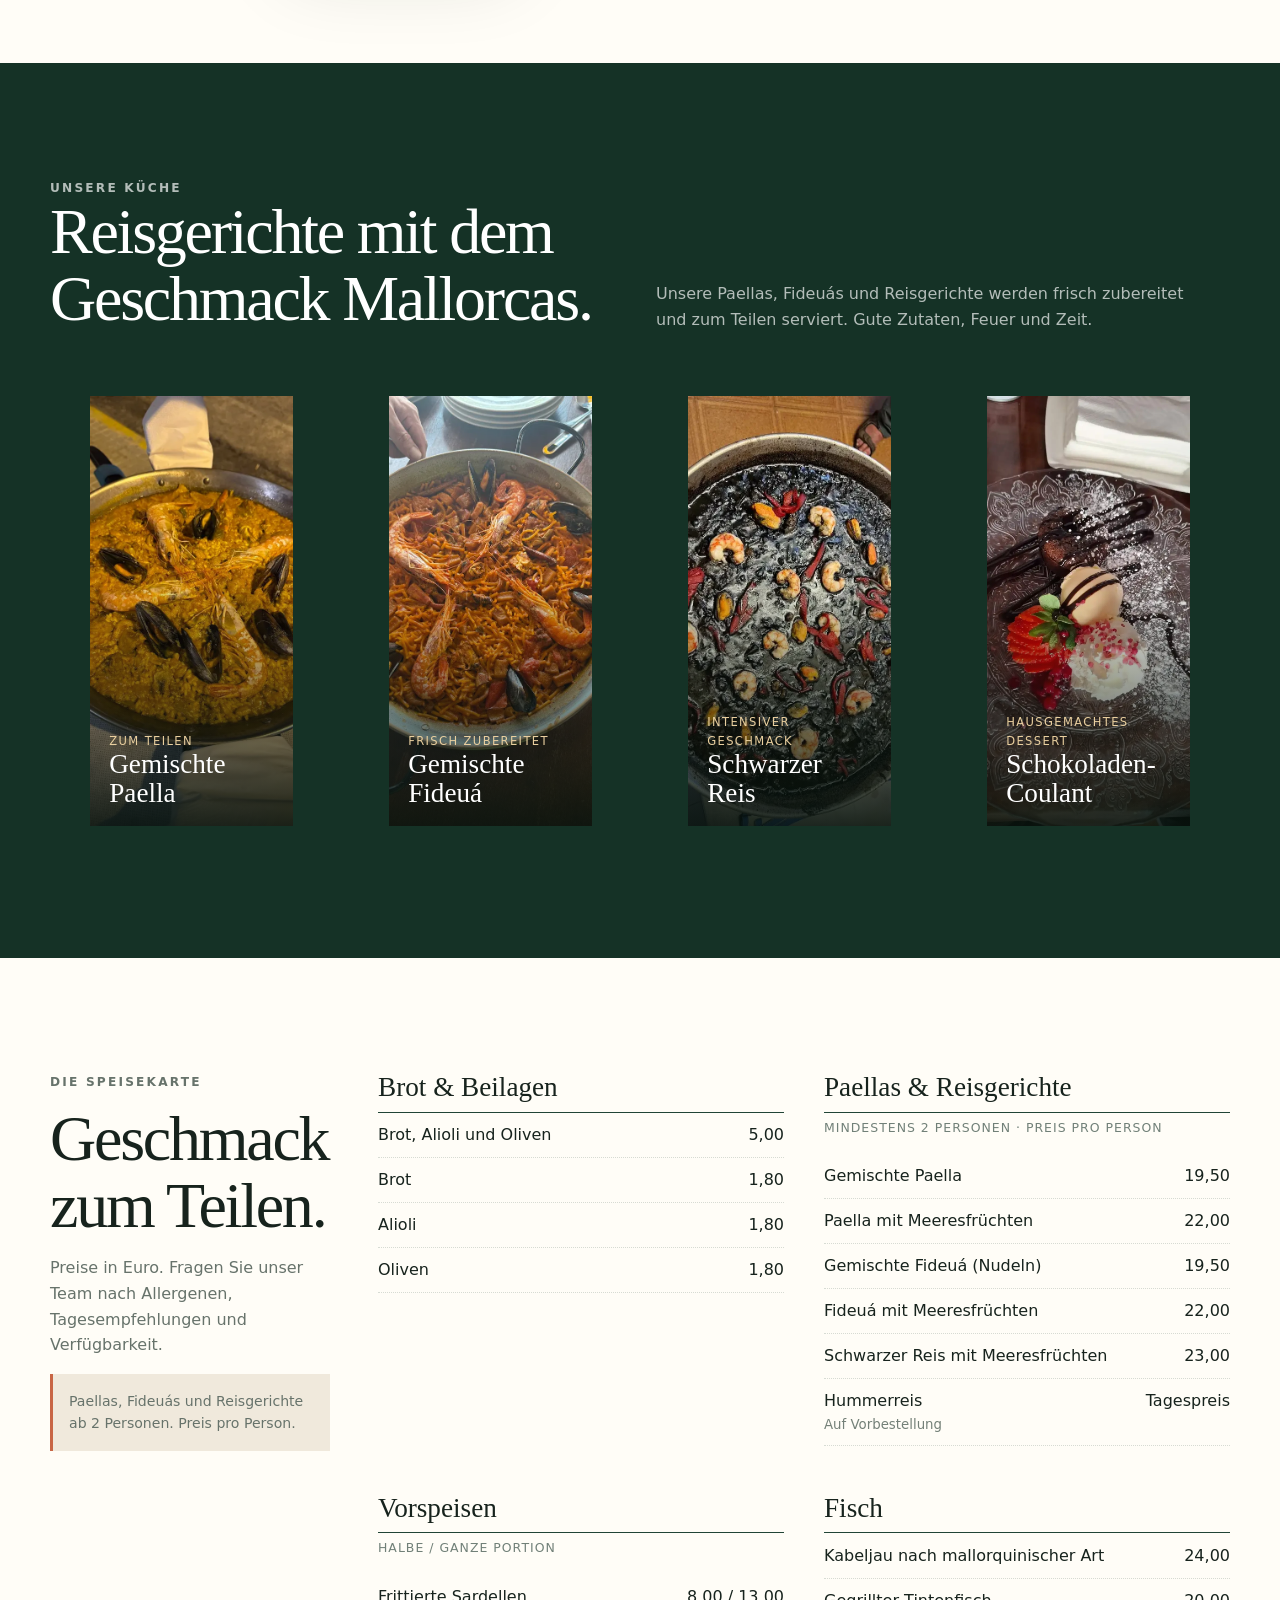
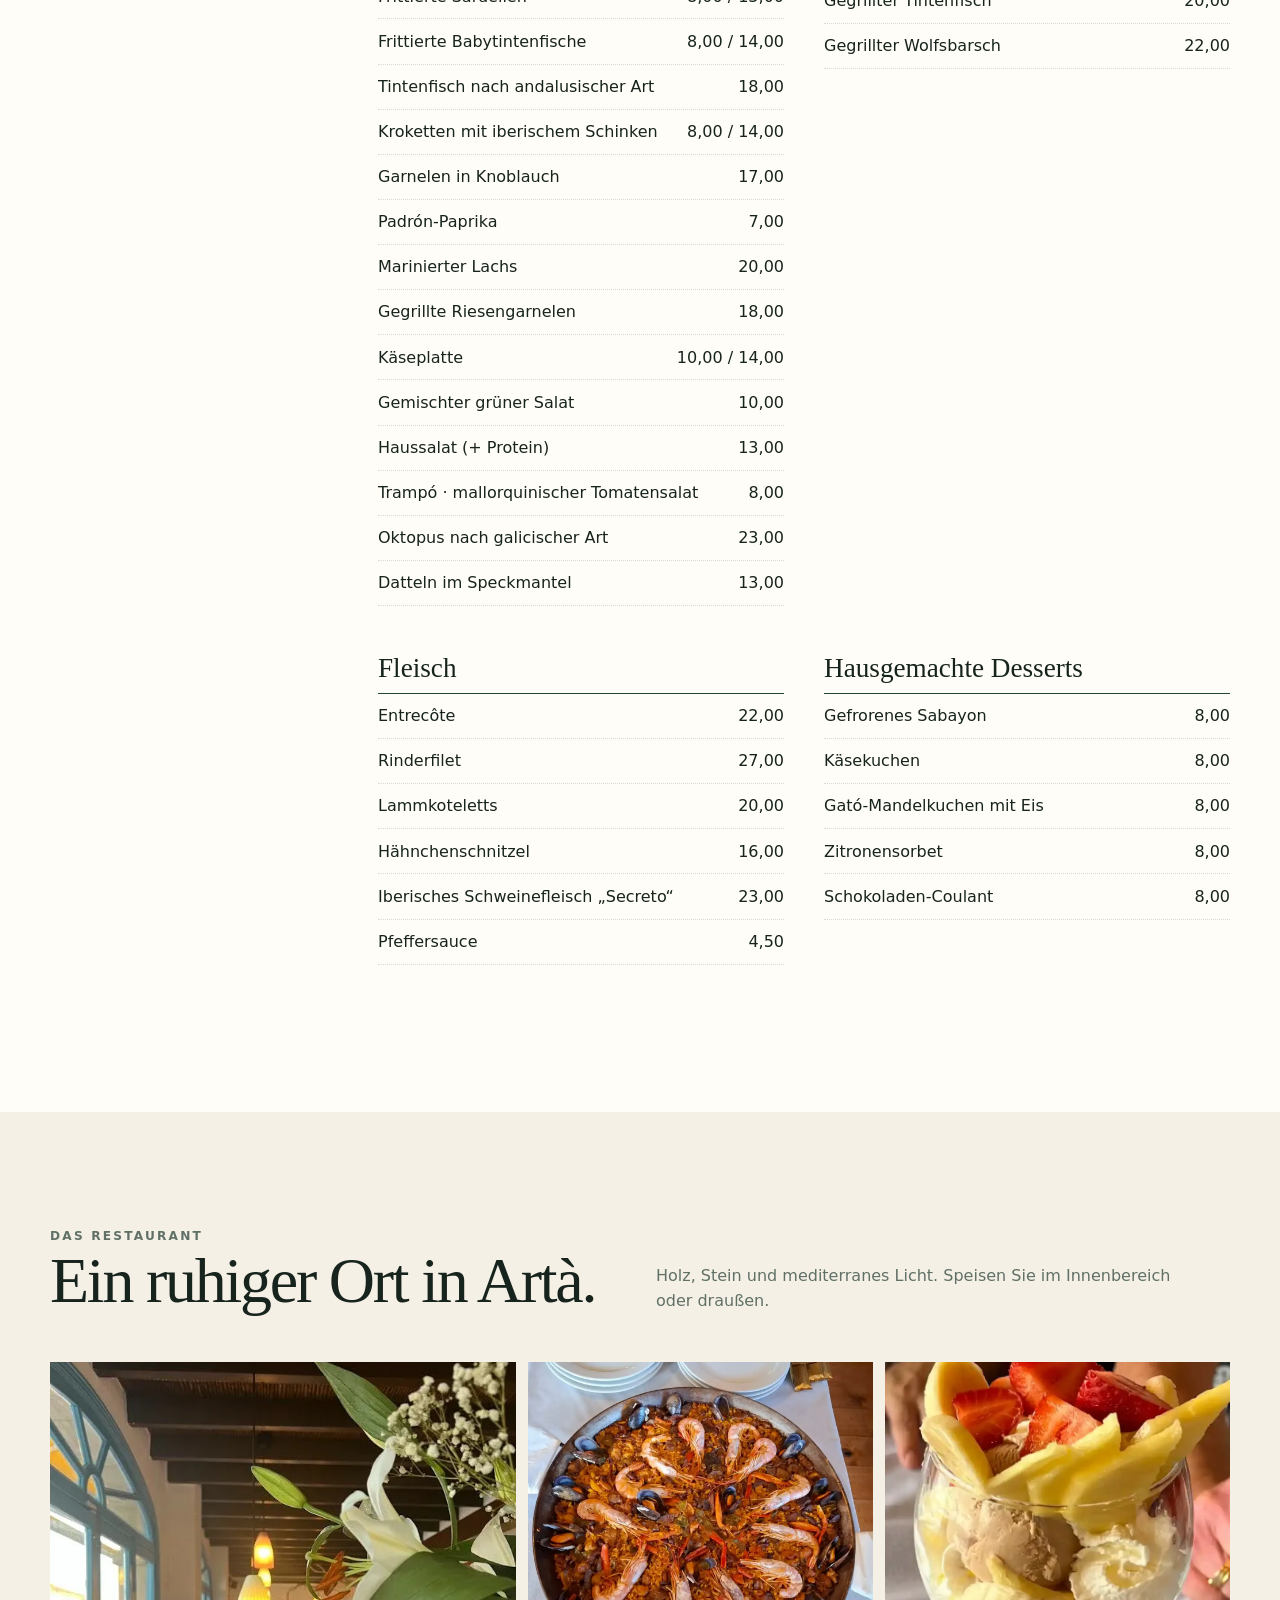
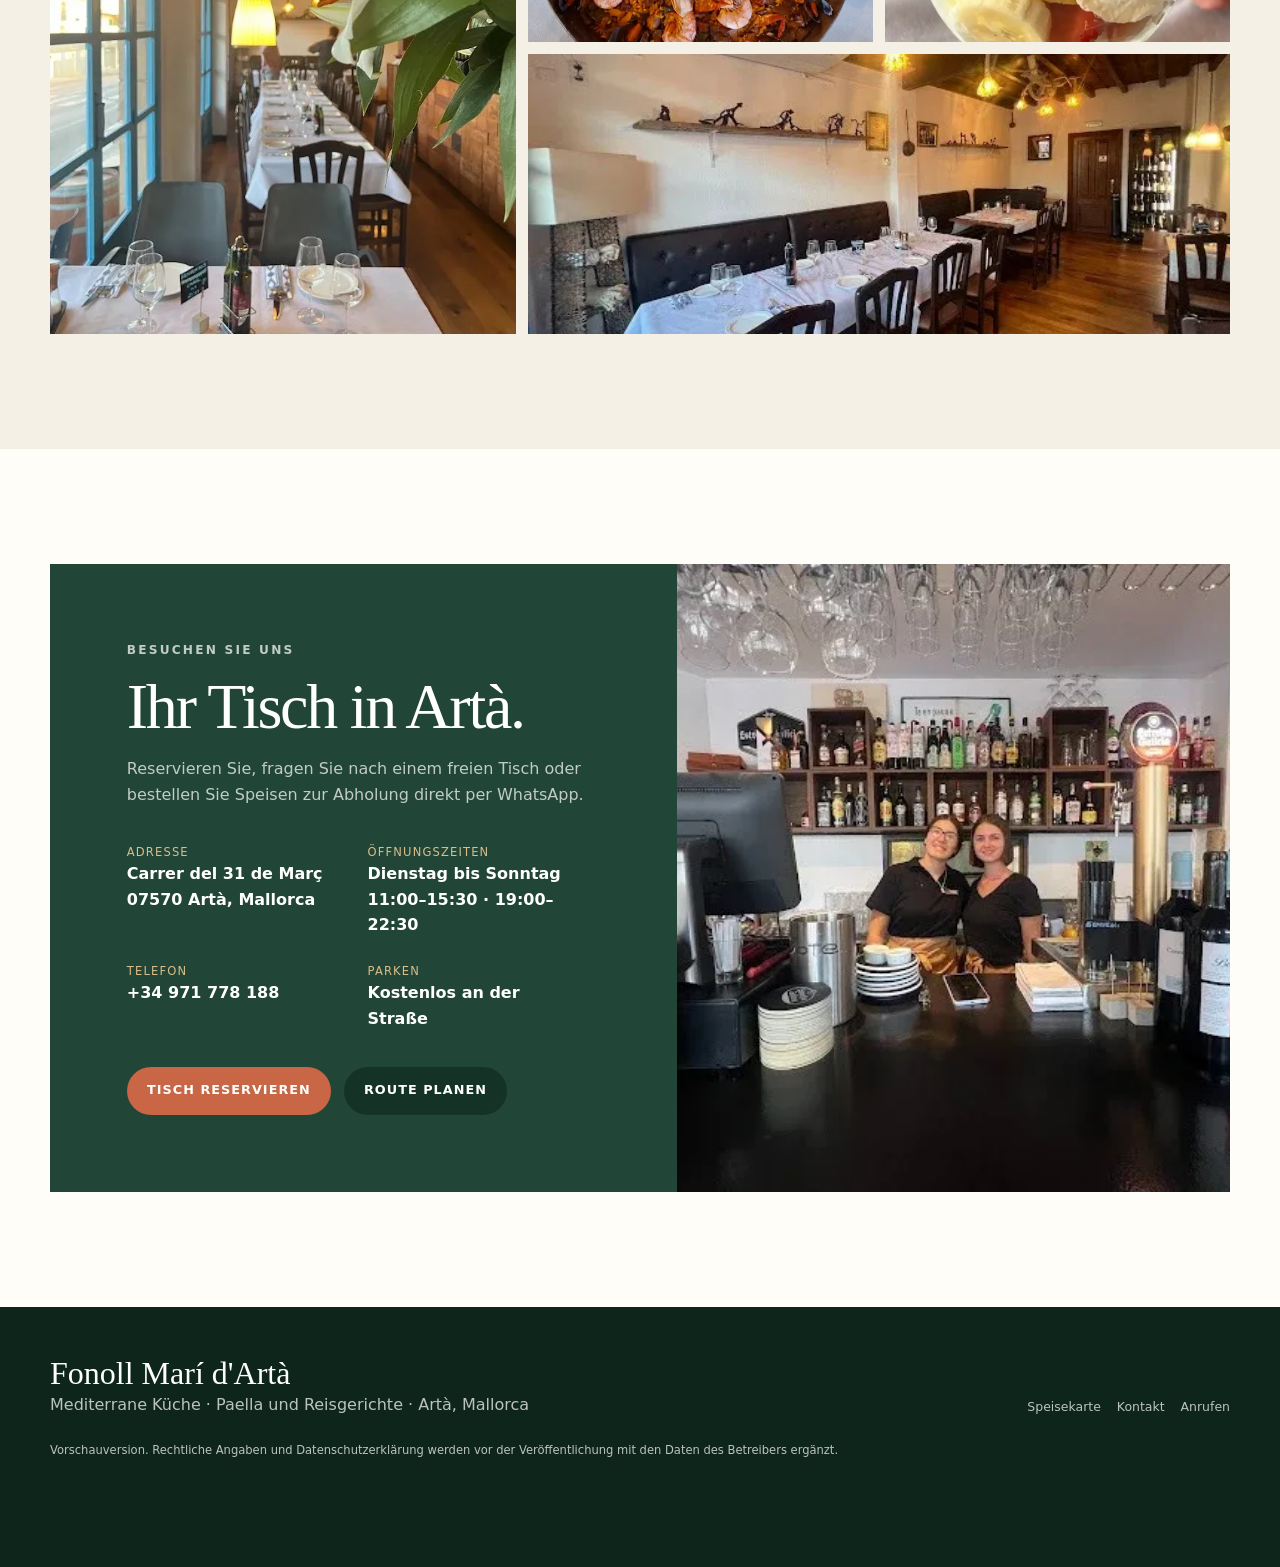
==== commit fcda080d: "feat: add official logo and consented GA4 tracking" ====
--- a/de/index.html
+++ b/de/index.html
@@ -11,7 +11,7 @@
 </head>
 <body>
   <a class="skip-link" href="#inhalt">Zum Inhalt</a>
-  <header class="site-header"><nav class="nav" aria-label="Hauptnavigation"><a class="brand" href="#start"><span class="brand-mark">Fonoll Marí <small>d'Artà</small></span></a><button class="menu-toggle" type="button" aria-expanded="false" aria-controls="nav-links">Menü</button><div class="nav-links" id="nav-links"><a href="#restaurant">Restaurant</a><a href="#spezialitaeten">Spezialitäten</a><a href="#speisekarte">Speisekarte</a><a href="#besuch">Besuchen</a><a class="nav-cta" data-track="whatsapp_reservation" href="https://wa.me/34636483141?text=Hallo%2C%20ich%20m%C3%B6chte%20gerne%20einen%20Tisch%20im%20Fonoll%20Mar%C3%AD%20d%27Art%C3%A0%20reservieren.">Reservieren</a><span class="language-switcher" aria-label="Sprache"><a href="../es/">ES</a><a href="../en/">EN</a><a href="../de/" aria-current="page">DE</a></span></div></nav></header>
+  <header class="site-header"><nav class="nav" aria-label="Hauptnavigation"><a class="brand" href="#start"><img class="brand-logo" src="../assets/images/logo-source.jpg" alt="Fonoll Marí d'Artà"></a><button class="menu-toggle" type="button" aria-expanded="false" aria-controls="nav-links">Menü</button><div class="nav-links" id="nav-links"><a href="#restaurant">Restaurant</a><a href="#spezialitaeten">Spezialitäten</a><a href="#speisekarte">Speisekarte</a><a href="#besuch">Besuchen</a><a class="nav-cta" data-track="whatsapp_reservation" href="https://wa.me/34636483141?text=Hallo%2C%20ich%20m%C3%B6chte%20gerne%20einen%20Tisch%20im%20Fonoll%20Mar%C3%AD%20d%27Art%C3%A0%20reservieren.">Reservieren</a><span class="language-switcher" aria-label="Sprache"><a href="../es/">ES</a><a href="../en/">EN</a><a href="../de/" aria-current="page">DE</a></span></div></nav></header>
   <main id="inhalt">
     <section class="hero" id="start"><div class="hero-content"><p class="eyebrow">Artà · Mallorca</p><h1>Das Mittelmeer kommt in die Mitte.</h1><p class="hero-lead">Frisch zubereitete Paellas und Reisgerichte, mediterrane Rezepte und die herzliche Atmosphäre eines Familienrestaurants im Herzen von Artà.</p><div class="button-row"><a class="button" data-track="whatsapp_reservation" href="https://wa.me/34636483141?text=Hallo%2C%20ich%20m%C3%B6chte%20gerne%20einen%20Tisch%20im%20Fonoll%20Mar%C3%AD%20d%27Art%C3%A0%20reservieren.">Per WhatsApp reservieren</a><a class="button secondary" href="#speisekarte">Speisekarte</a></div><div class="hero-facts"><div><span>Spezialität</span><strong>Paella und Reisgerichte</strong></div><div><span>Öffnungszeiten</span><strong>Di–So · mittags & abends</strong></div><div><span>Zum Mitnehmen</span><strong>Abholung im Restaurant</strong></div></div></div></section>
     <section class="section paper" id="restaurant"><div class="container intro-grid"><div class="photo-stack"><img class="photo-large" src="../assets/images/interior-bar.webp" alt="Eingang und Gastraum des Fonoll Marí d'Artà" loading="lazy"><img class="photo-small" src="../assets/images/interior-comedor.webp" alt="Bar und gemütlicher Innenbereich" loading="lazy"></div><div class="intro-copy"><p class="eyebrow">Willkommen</p><h2>Ehrliche Küche, Zeit zum Genießen.</h2><p>Fonoll Marí d'Artà ist ein Familienprojekt, das frische, unkomplizierte mediterrane Küche mit Tradition verbindet. Jedes Gericht verlässt unsere Küche mit derselben Sorgfalt, mit der wir Gäste zu Hause empfangen würden.</p><p>Sie finden uns in Artà auf Mallorca: ein gemütlicher Ort für ein Essen mit der Familie, einen Abend mit Freunden oder eine kulinarische Entdeckung während Ihres Urlaubs.</p><div class="button-row"><a class="button dark" href="#besuch">Route planen</a></div></div></div></section>
--- a/assets/styles.css
+++ b/assets/styles.css
@@ -57,9 +57,13 @@
   justify-content: space-between;
   gap: 1.5rem;
 }
-.brand { display: flex; align-items: center; gap: .8rem; text-decoration: none; }
-.brand-mark { font-family: var(--serif); font-size: 1.45rem; letter-spacing: .01em; }
-.brand-mark small { display: block; margin-top: -.35rem; font: italic .7rem var(--serif); text-align: right; }
+.brand { display: flex; align-items: center; text-decoration: none; }
+.brand-logo {
+  width: 230px;
+  height: 65px;
+  object-fit: cover;
+  object-position: 50% 53%;
+}
 .nav-links { display: flex; align-items: center; gap: 1.45rem; }
 .nav-links a { font-size: .84rem; font-weight: 700; letter-spacing: .08em; text-decoration: none; text-transform: uppercase; }
 .nav-links a:hover { color: #ecd9b2; }
@@ -165,6 +169,7 @@
 
 @media (max-width: 900px) {
   .nav { height: 74px; }
+  .brand-logo { width: 180px; height: 52px; }
   .menu-toggle { display: block; }
   .nav-links { position: fixed; inset: 74px 0 0; display: none; padding: 2rem 1rem; background: var(--forest-dark); flex-direction: column; align-items: flex-start; }
   .nav-open .nav-links { display: flex; }
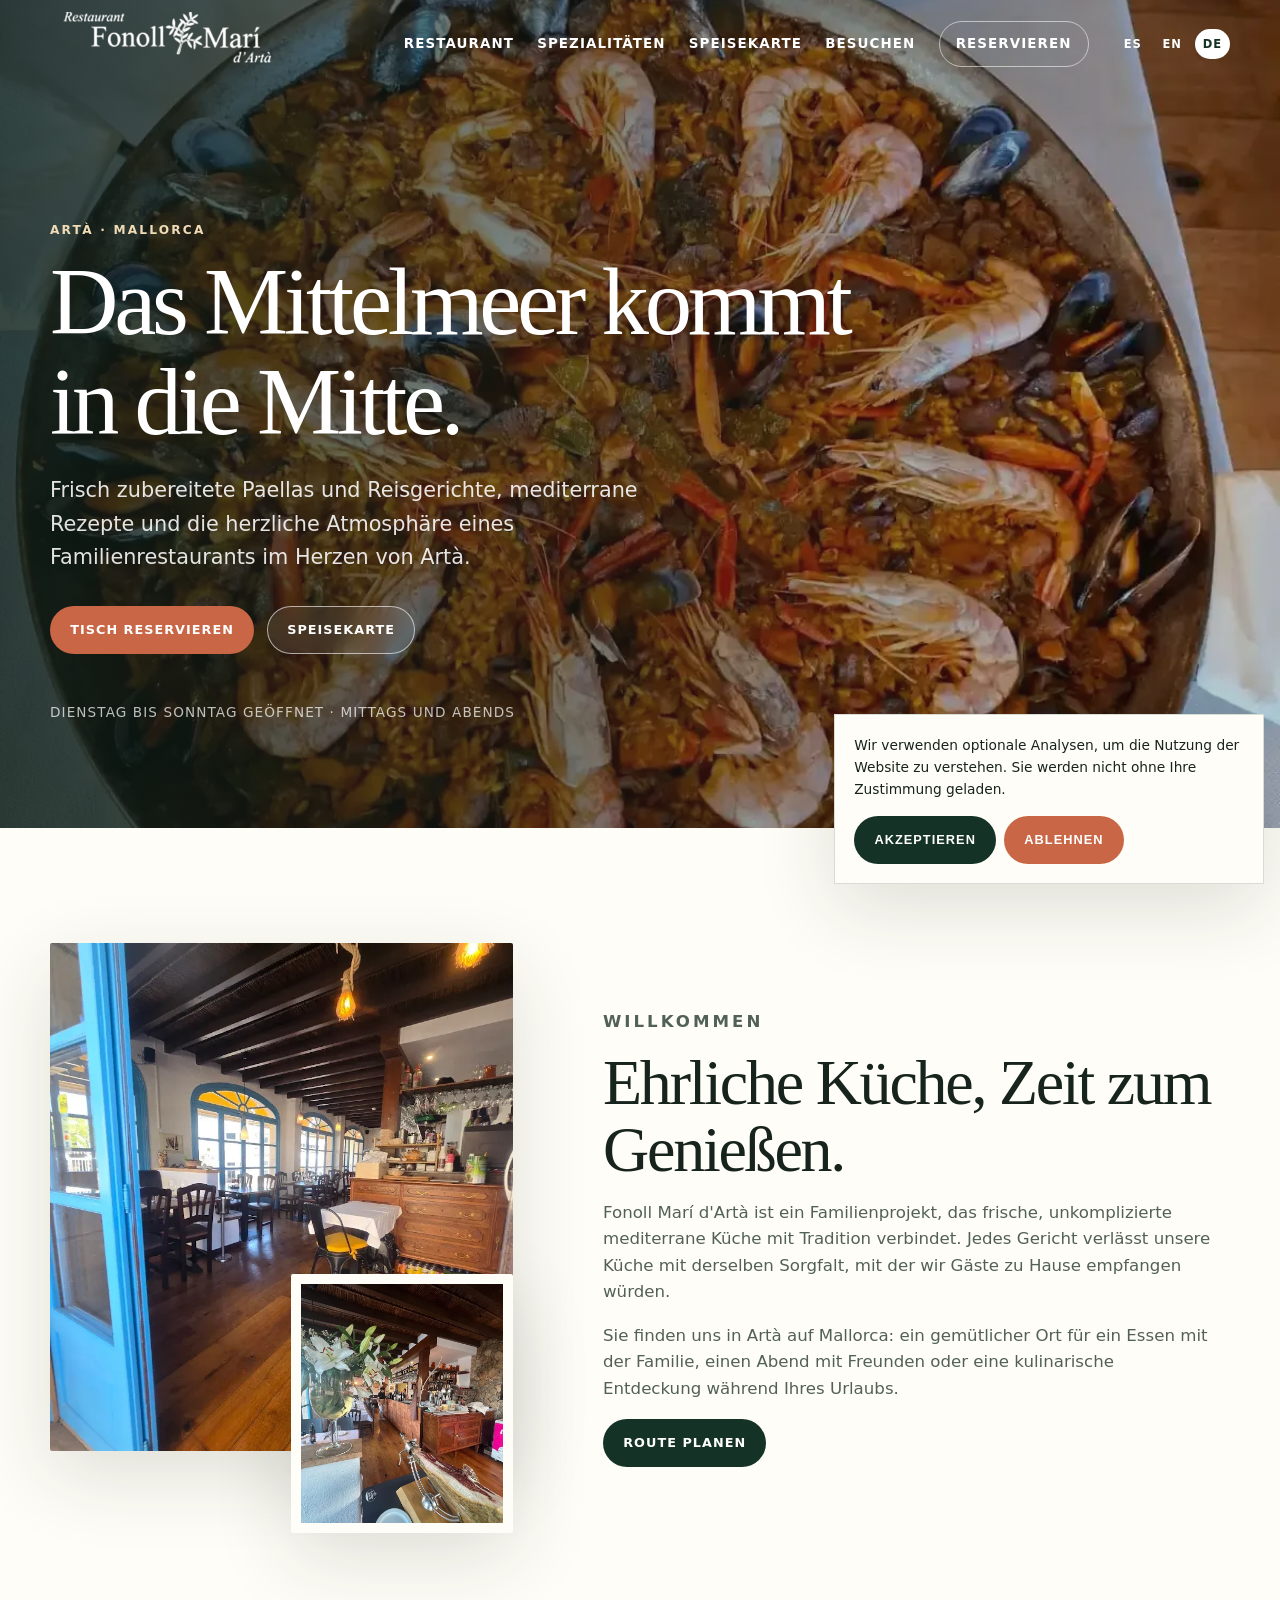
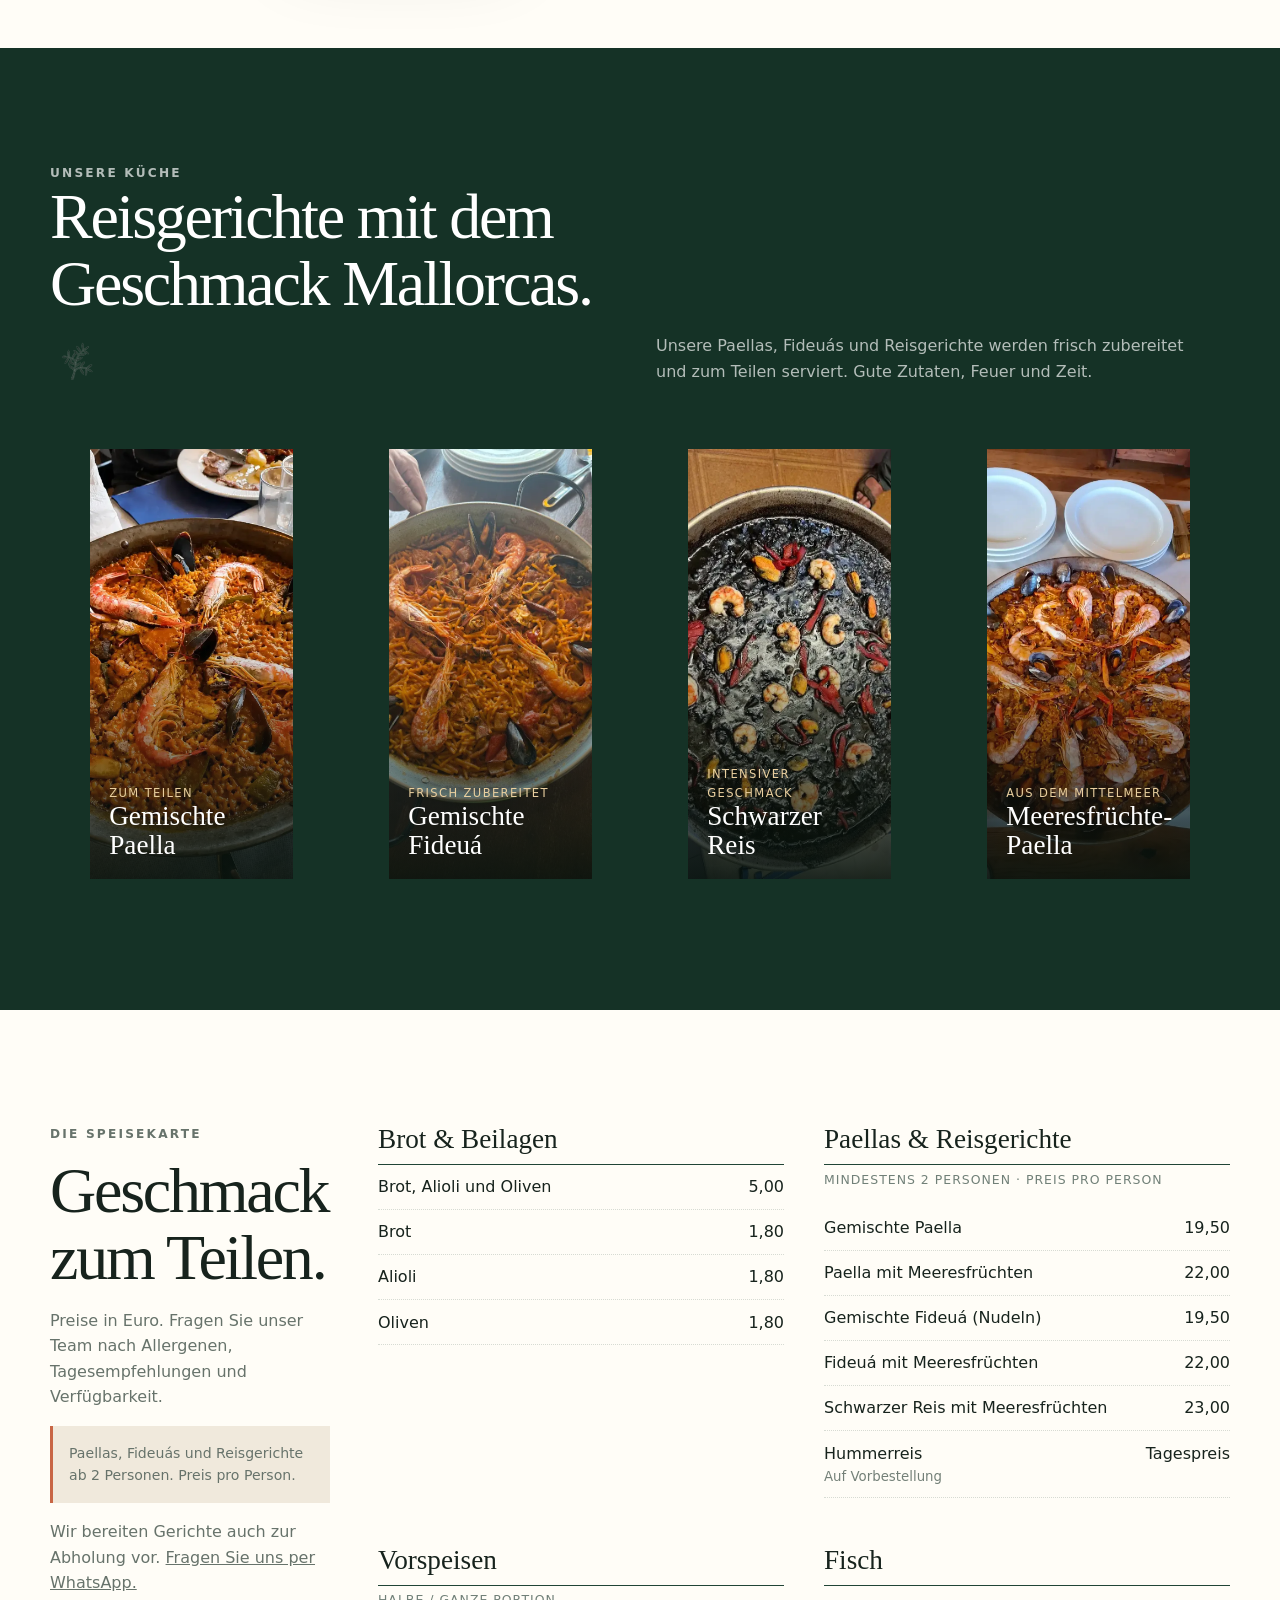
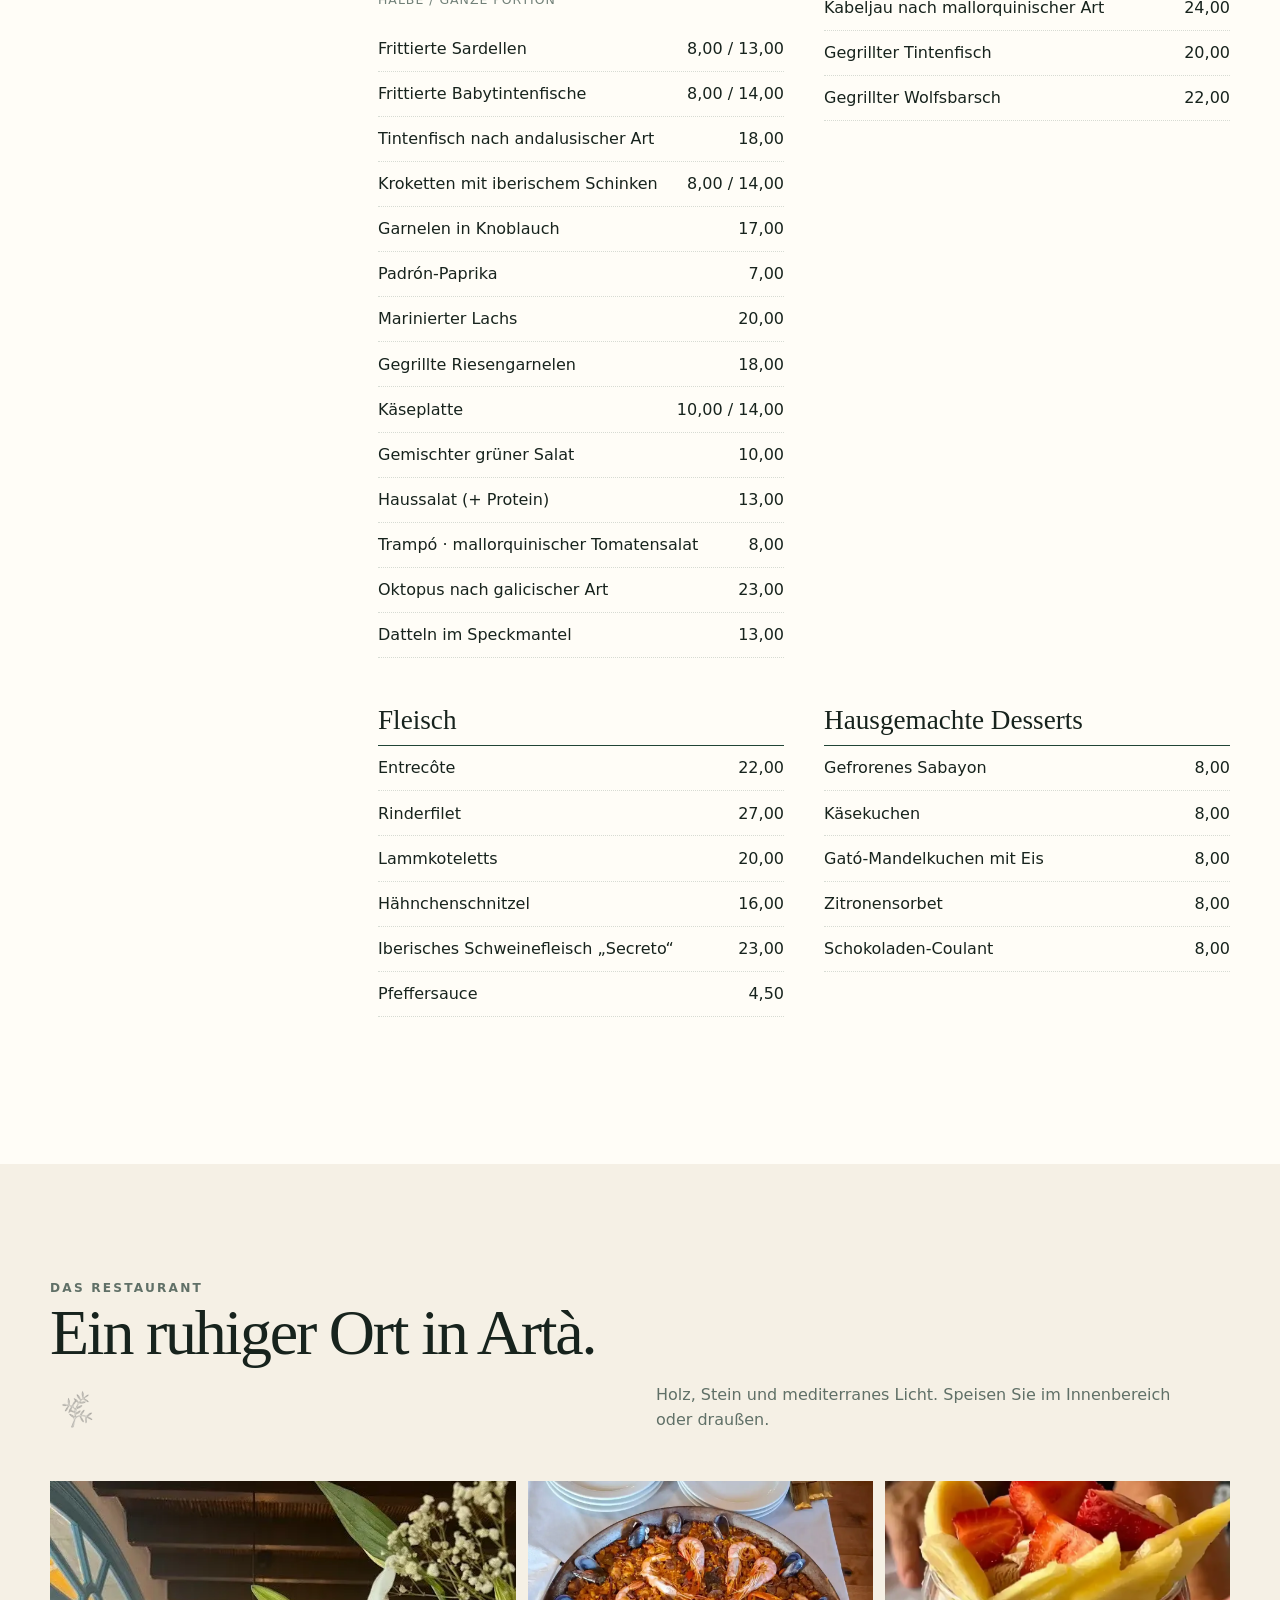
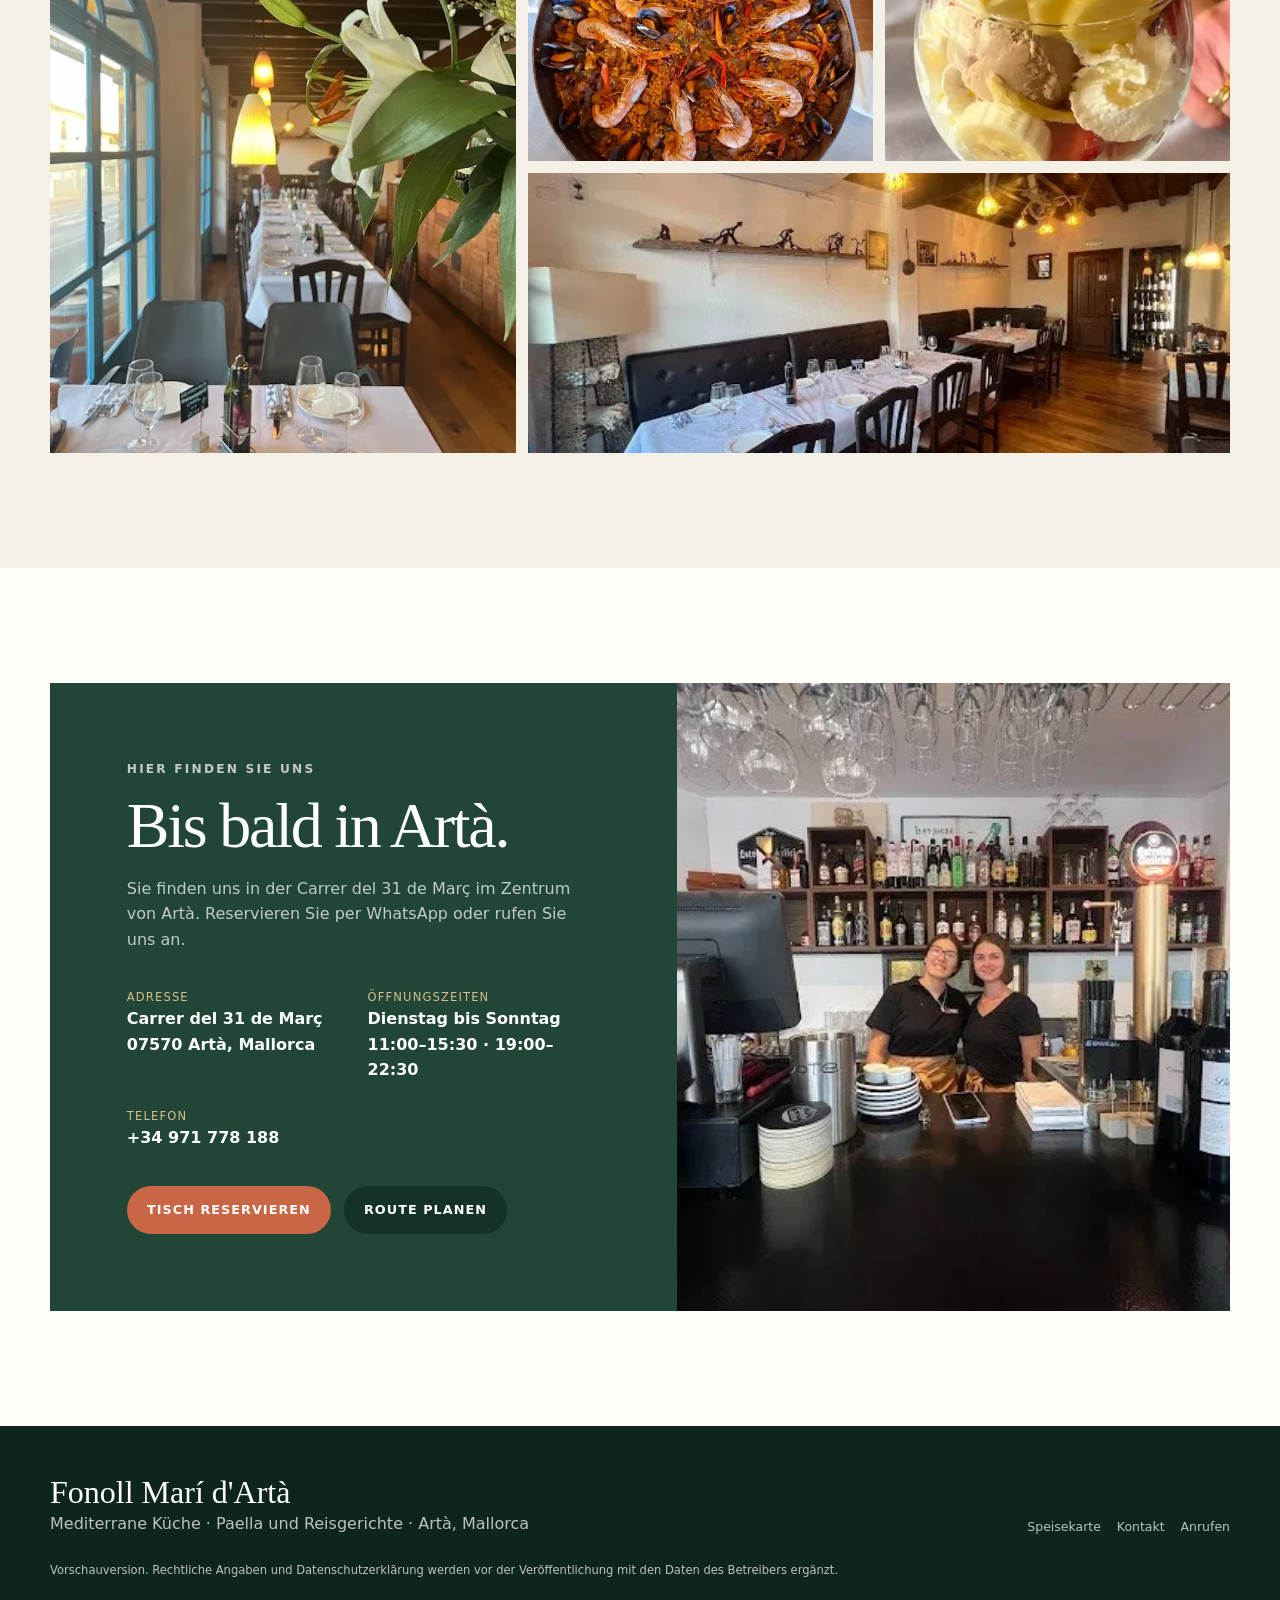
==== commit ee4abfdd: "feat: refine branding and track booking journeys" ====
--- a/de/index.html
+++ b/de/index.html
@@ -2,21 +2,21 @@
 <html lang="de">
 <head>
   <meta charset="utf-8"><meta name="viewport" content="width=device-width, initial-scale=1"><meta name="robots" content="noindex,nofollow">
-  <title>Paella-Restaurant in Artà | Fonoll Marí d'Artà</title>
+  <title>Paella &amp; mediterrane Küche in Artà | Fonoll Marí</title>
   <meta name="description" content="Paella, Reisgerichte und mediterrane Küche in Artà auf Mallorca. Familienrestaurant mit Außenbereich, Abholung und Reservierung per WhatsApp.">
   <link rel="canonical" href="https://www.fonollmaridarta.com/de/"><link rel="alternate" hreflang="es" href="https://www.fonollmaridarta.com/es/"><link rel="alternate" hreflang="en" href="https://www.fonollmaridarta.com/en/"><link rel="alternate" hreflang="de" href="https://www.fonollmaridarta.com/de/"><link rel="alternate" hreflang="x-default" href="https://www.fonollmaridarta.com/es/">
   <meta property="og:title" content="Fonoll Marí d'Artà — Paella und mediterrane Küche"><meta property="og:description" content="Frisch zubereitete Reisgerichte, mediterrane Küche und familiäre Gastfreundschaft im Herzen von Artà."><meta property="og:image" content="https://www.fonollmaridarta.com/assets/images/paella-marisco.webp"><meta property="og:type" content="restaurant">
-  <link rel="stylesheet" href="../assets/styles.css">
+  <link rel="icon" type="image/png" href="../assets/images/fonoll.png"><link rel="stylesheet" href="../assets/styles.css">
   <script type="application/ld+json">{"@context":"https://schema.org","@type":"Restaurant","@id":"https://www.fonollmaridarta.com/#restaurant","name":"Fonoll Marí d'Artà","url":"https://www.fonollmaridarta.com/","telephone":"+34971778188","image":["https://www.fonollmaridarta.com/assets/images/paella-marisco.webp","https://www.fonollmaridarta.com/assets/images/interior-comedor.webp"],"servesCuisine":["Mediterran","Mallorquinisch","Paella und Reisgerichte"],"priceRange":"€€","acceptsReservations":true,"hasMenu":"https://www.fonollmaridarta.com/de/#speisekarte","address":{"@type":"PostalAddress","streetAddress":"Carrer del 31 de Març","postalCode":"07570","addressLocality":"Artà","addressRegion":"Balearen","addressCountry":"ES"},"openingHoursSpecification":[{"@type":"OpeningHoursSpecification","dayOfWeek":["Tuesday","Wednesday","Thursday","Friday","Saturday","Sunday"],"opens":"11:00","closes":"15:30"},{"@type":"OpeningHoursSpecification","dayOfWeek":["Tuesday","Wednesday","Thursday","Friday","Saturday","Sunday"],"opens":"19:00","closes":"22:30"}]}</script>
 </head>
 <body>
   <a class="skip-link" href="#inhalt">Zum Inhalt</a>
-  <header class="site-header"><nav class="nav" aria-label="Hauptnavigation"><a class="brand" href="#start"><img class="brand-logo" src="../assets/images/logo-source.jpg" alt="Fonoll Marí d'Artà"></a><button class="menu-toggle" type="button" aria-expanded="false" aria-controls="nav-links">Menü</button><div class="nav-links" id="nav-links"><a href="#restaurant">Restaurant</a><a href="#spezialitaeten">Spezialitäten</a><a href="#speisekarte">Speisekarte</a><a href="#besuch">Besuchen</a><a class="nav-cta" data-track="whatsapp_reservation" href="https://wa.me/34636483141?text=Hallo%2C%20ich%20m%C3%B6chte%20gerne%20einen%20Tisch%20im%20Fonoll%20Mar%C3%AD%20d%27Art%C3%A0%20reservieren.">Reservieren</a><span class="language-switcher" aria-label="Sprache"><a href="../es/">ES</a><a href="../en/">EN</a><a href="../de/" aria-current="page">DE</a></span></div></nav></header>
+  <header class="site-header"><nav class="nav" aria-label="Hauptnavigation"><a class="brand" href="#start"><img class="brand-logo" src="../assets/images/logo.png" alt="Fonoll Marí d'Artà"></a><button class="menu-toggle" type="button" aria-expanded="false" aria-controls="nav-links">Menü</button><div class="nav-links" id="nav-links"><a href="#restaurant">Restaurant</a><a href="#spezialitaeten">Spezialitäten</a><a href="#speisekarte">Speisekarte</a><a href="#besuch">Besuchen</a><a class="nav-cta" href="../reservar/?lang=de">Reservieren</a><span class="language-switcher" aria-label="Sprache"><a href="../es/">ES</a><a href="../en/">EN</a><a href="../de/" aria-current="page">DE</a></span></div></nav></header>
   <main id="inhalt">
-    <section class="hero" id="start"><div class="hero-content"><p class="eyebrow">Artà · Mallorca</p><h1>Das Mittelmeer kommt in die Mitte.</h1><p class="hero-lead">Frisch zubereitete Paellas und Reisgerichte, mediterrane Rezepte und die herzliche Atmosphäre eines Familienrestaurants im Herzen von Artà.</p><div class="button-row"><a class="button" data-track="whatsapp_reservation" href="https://wa.me/34636483141?text=Hallo%2C%20ich%20m%C3%B6chte%20gerne%20einen%20Tisch%20im%20Fonoll%20Mar%C3%AD%20d%27Art%C3%A0%20reservieren.">Per WhatsApp reservieren</a><a class="button secondary" href="#speisekarte">Speisekarte</a></div><div class="hero-facts"><div><span>Spezialität</span><strong>Paella und Reisgerichte</strong></div><div><span>Öffnungszeiten</span><strong>Di–So · mittags & abends</strong></div><div><span>Zum Mitnehmen</span><strong>Abholung im Restaurant</strong></div></div></div></section>
+    <section class="hero" id="start"><div class="hero-content"><p class="eyebrow">Artà · Mallorca</p><h1>Das Mittelmeer kommt in die Mitte.</h1><p class="hero-lead">Frisch zubereitete Paellas und Reisgerichte, mediterrane Rezepte und die herzliche Atmosphäre eines Familienrestaurants im Herzen von Artà.</p><div class="button-row"><a class="button" href="../reservar/?lang=de">Tisch reservieren</a><a class="button secondary" href="#speisekarte">Speisekarte</a></div><p class="hero-note">Dienstag bis Sonntag geöffnet · Mittags und abends</p></div></section>
     <section class="section paper" id="restaurant"><div class="container intro-grid"><div class="photo-stack"><img class="photo-large" src="../assets/images/interior-bar.webp" alt="Eingang und Gastraum des Fonoll Marí d'Artà" loading="lazy"><img class="photo-small" src="../assets/images/interior-comedor.webp" alt="Bar und gemütlicher Innenbereich" loading="lazy"></div><div class="intro-copy"><p class="eyebrow">Willkommen</p><h2>Ehrliche Küche, Zeit zum Genießen.</h2><p>Fonoll Marí d'Artà ist ein Familienprojekt, das frische, unkomplizierte mediterrane Küche mit Tradition verbindet. Jedes Gericht verlässt unsere Küche mit derselben Sorgfalt, mit der wir Gäste zu Hause empfangen würden.</p><p>Sie finden uns in Artà auf Mallorca: ein gemütlicher Ort für ein Essen mit der Familie, einen Abend mit Freunden oder eine kulinarische Entdeckung während Ihres Urlaubs.</p><div class="button-row"><a class="button dark" href="#besuch">Route planen</a></div></div></div></section>
-    <section class="section dark" id="spezialitaeten"><div class="container"><div class="section-heading"><div><p class="eyebrow">Unsere Küche</p><h2>Reisgerichte mit dem Geschmack Mallorcas.</h2></div><p>Unsere Paellas, Fideuás und Reisgerichte werden frisch zubereitet und zum Teilen serviert. Gute Zutaten, Feuer und Zeit.</p></div><div class="dish-grid"><figure class="dish-card"><img src="../assets/images/paella-mixta.webp" alt="Gemischte Paella" loading="lazy"><figcaption><span>Zum Teilen</span><h3>Gemischte Paella</h3></figcaption></figure><figure class="dish-card"><img src="../assets/images/fideua.webp" alt="Gemischte Fideuá" loading="lazy"><figcaption><span>Frisch zubereitet</span><h3>Gemischte Fideuá</h3></figcaption></figure><figure class="dish-card"><img src="../assets/images/arroz-negro.webp" alt="Schwarzer Reis mit Meeresfrüchten" loading="lazy"><figcaption><span>Intensiver Geschmack</span><h3>Schwarzer Reis</h3></figcaption></figure><figure class="dish-card"><img src="../assets/images/postre-sabayon.webp" alt="Schokoladen-Coulant mit Eis und Früchten" loading="lazy"><figcaption><span>Hausgemachtes Dessert</span><h3>Schokoladen-Coulant</h3></figcaption></figure></div></div></section>
-    <section class="section paper" id="speisekarte"><div class="container menu-shell"><aside class="menu-aside"><p class="eyebrow">Die Speisekarte</p><h2>Geschmack zum Teilen.</h2><p>Preise in Euro. Fragen Sie unser Team nach Allergenen, Tagesempfehlungen und Verfügbarkeit.</p><p class="menu-note">Paellas, Fideuás und Reisgerichte ab 2 Personen. Preis pro Person.</p></aside><div class="menu-columns">
+    <section class="section dark" id="spezialitaeten"><div class="container"><div class="section-heading"><div><p class="eyebrow">Unsere Küche</p><h2>Reisgerichte mit dem Geschmack Mallorcas.</h2></div><p>Unsere Paellas, Fideuás und Reisgerichte werden frisch zubereitet und zum Teilen serviert. Gute Zutaten, Feuer und Zeit.</p></div><div class="dish-grid"><figure class="dish-card"><img src="../assets/images/paella-mixta-nueva.webp" alt="Gemischte Paella" loading="lazy"><figcaption><span>Zum Teilen</span><h3>Gemischte Paella</h3></figcaption></figure><figure class="dish-card"><img src="../assets/images/fideua.webp" alt="Gemischte Fideuá" loading="lazy"><figcaption><span>Frisch zubereitet</span><h3>Gemischte Fideuá</h3></figcaption></figure><figure class="dish-card"><img src="../assets/images/arroz-negro.webp" alt="Schwarzer Reis mit Meeresfrüchten" loading="lazy"><figcaption><span>Intensiver Geschmack</span><h3>Schwarzer Reis</h3></figcaption></figure><figure class="dish-card"><img src="../assets/images/paella-marisco.webp" alt="Paella mit Meeresfrüchten" loading="lazy"><figcaption><span>Aus dem Mittelmeer</span><h3>Meeresfrüchte-Paella</h3></figcaption></figure></div></div></section>
+    <section class="section paper" id="speisekarte"><div class="container menu-shell"><aside class="menu-aside"><p class="eyebrow">Die Speisekarte</p><h2>Geschmack zum Teilen.</h2><p>Preise in Euro. Fragen Sie unser Team nach Allergenen, Tagesempfehlungen und Verfügbarkeit.</p><p class="menu-note">Paellas, Fideuás und Reisgerichte ab 2 Personen. Preis pro Person.</p><p>Wir bereiten Gerichte auch zur Abholung vor. <a href="../pedir/?lang=de">Fragen Sie uns per WhatsApp.</a></p></aside><div class="menu-columns">
       <section class="menu-section"><h3>Brot & Beilagen</h3><div class="menu-item"><span>Brot, Alioli und Oliven</span><span>5,00</span></div><div class="menu-item"><span>Brot</span><span>1,80</span></div><div class="menu-item"><span>Alioli</span><span>1,80</span></div><div class="menu-item"><span>Oliven</span><span>1,80</span></div></section>
       <section class="menu-section"><h3>Paellas & Reisgerichte</h3><p class="menu-subtitle">Mindestens 2 Personen · Preis pro Person</p><div class="menu-item"><span>Gemischte Paella</span><span>19,50</span></div><div class="menu-item"><span>Paella mit Meeresfrüchten</span><span>22,00</span></div><div class="menu-item"><span>Gemischte Fideuá (Nudeln)</span><span>19,50</span></div><div class="menu-item"><span>Fideuá mit Meeresfrüchten</span><span>22,00</span></div><div class="menu-item"><span>Schwarzer Reis mit Meeresfrüchten</span><span>23,00</span></div><div class="menu-item"><span>Hummerreis <small>Auf Vorbestellung</small></span><span>Tagespreis</span></div></section>
       <section class="menu-section"><h3>Vorspeisen</h3><p class="menu-subtitle">Halbe / ganze Portion</p><div class="menu-item"><span>Frittierte Sardellen</span><span>8,00 / 13,00</span></div><div class="menu-item"><span>Frittierte Babytintenfische</span><span>8,00 / 14,00</span></div><div class="menu-item"><span>Tintenfisch nach andalusischer Art</span><span>18,00</span></div><div class="menu-item"><span>Kroketten mit iberischem Schinken</span><span>8,00 / 14,00</span></div><div class="menu-item"><span>Garnelen in Knoblauch</span><span>17,00</span></div><div class="menu-item"><span>Padrón-Paprika</span><span>7,00</span></div><div class="menu-item"><span>Marinierter Lachs</span><span>20,00</span></div><div class="menu-item"><span>Gegrillte Riesengarnelen</span><span>18,00</span></div><div class="menu-item"><span>Käseplatte</span><span>10,00 / 14,00</span></div><div class="menu-item"><span>Gemischter grüner Salat</span><span>10,00</span></div><div class="menu-item"><span>Haussalat (+ Protein)</span><span>13,00</span></div><div class="menu-item"><span>Trampó · mallorquinischer Tomatensalat</span><span>8,00</span></div><div class="menu-item"><span>Oktopus nach galicischer Art</span><span>23,00</span></div><div class="menu-item"><span>Datteln im Speckmantel</span><span>13,00</span></div></section>
@@ -25,10 +25,10 @@
       <section class="menu-section"><h3>Hausgemachte Desserts</h3><div class="menu-item"><span>Gefrorenes Sabayon</span><span>8,00</span></div><div class="menu-item"><span>Käsekuchen</span><span>8,00</span></div><div class="menu-item"><span>Gató-Mandelkuchen mit Eis</span><span>8,00</span></div><div class="menu-item"><span>Zitronensorbet</span><span>8,00</span></div><div class="menu-item"><span>Schokoladen-Coulant</span><span>8,00</span></div></section>
     </div></div></section>
     <section class="section" aria-labelledby="galerie-titel"><div class="container"><div class="section-heading"><div><p class="eyebrow">Das Restaurant</p><h2 id="galerie-titel">Ein ruhiger Ort in Artà.</h2></div><p>Holz, Stein und mediterranes Licht. Speisen Sie im Innenbereich oder draußen.</p></div><div class="gallery-grid"><img class="tall" src="../assets/images/interior-1.webp" alt="Gastraum des Fonoll Marí" loading="lazy"><img src="../assets/images/paella-marisco.webp" alt="Paella mit Meeresfrüchten zum Teilen" loading="lazy"><img src="../assets/images/postre-coulant.webp" alt="Gefrorenes Sabayon mit Früchten" loading="lazy"><img class="wide" src="../assets/images/interior-2.webp" alt="Atmosphäre im Fonoll Marí d'Artà" loading="lazy"></div></div></section>
-    <section class="section paper" id="besuch"><div class="container visit-grid"><div class="visit-copy"><p class="eyebrow">Besuchen Sie uns</p><h2>Ihr Tisch in Artà.</h2><p>Reservieren Sie, fragen Sie nach einem freien Tisch oder bestellen Sie Speisen zur Abholung direkt per WhatsApp.</p><div class="visit-details"><div><span>Adresse</span><strong>Carrer del 31 de Març<br>07570 Artà, Mallorca</strong></div><div><span>Öffnungszeiten</span><strong>Dienstag bis Sonntag<br>11:00–15:30 · 19:00–22:30</strong></div><div><span>Telefon</span><a href="tel:+34971778188" data-track="phone_click"><strong>+34 971 778 188</strong></a></div><div><span>Parken</span><strong>Kostenlos an der Straße</strong></div></div><div class="button-row"><a class="button" data-track="whatsapp_reservation" href="https://wa.me/34636483141?text=Hallo%2C%20ich%20m%C3%B6chte%20gerne%20einen%20Tisch%20reservieren.">Tisch reservieren</a><a class="button dark" data-track="directions_click" href="https://maps.app.goo.gl/YMuphkrYvvt16VRN7">Route planen</a></div></div><div class="visit-image"><img src="../assets/images/interior-3.webp" alt="Für Gäste vorbereiteter Gastraum" loading="lazy"></div></div></section>
+    <section class="section paper" id="besuch"><div class="container visit-grid"><div class="visit-copy"><p class="eyebrow">Hier finden Sie uns</p><h2>Bis bald in Artà.</h2><p>Sie finden uns in der Carrer del 31 de Març im Zentrum von Artà. Reservieren Sie per WhatsApp oder rufen Sie uns an.</p><div class="visit-details"><div><span>Adresse</span><strong>Carrer del 31 de Març<br>07570 Artà, Mallorca</strong></div><div><span>Öffnungszeiten</span><strong>Dienstag bis Sonntag<br>11:00–15:30 · 19:00–22:30</strong></div><div><span>Telefon</span><a href="tel:+34971778188" data-track="phone_click"><strong>+34 971 778 188</strong></a></div></div><div class="button-row"><a class="button" href="../reservar/?lang=de">Tisch reservieren</a><a class="button dark" data-track="directions_click" href="https://maps.app.goo.gl/YMuphkrYvvt16VRN7">Route planen</a></div></div><div class="visit-image"><img src="../assets/images/interior-3.webp" alt="Für Gäste vorbereiteter Gastraum" loading="lazy"></div></div></section>
   </main>
   <footer class="site-footer"><div class="container"><div class="footer-grid"><div><div class="footer-brand">Fonoll Marí d'Artà</div><div>Mediterrane Küche · Paella und Reisgerichte · Artà, Mallorca</div></div><nav class="footer-links"><a href="#speisekarte">Speisekarte</a><a href="#besuch">Kontakt</a><a href="tel:+34971778188">Anrufen</a></nav></div><p class="legal-note">Vorschauversion. Rechtliche Angaben und Datenschutzerklärung werden vor der Veröffentlichung mit den Daten des Betreibers ergänzt.</p></div></footer>
-  <div class="floating-actions"><a data-track="whatsapp_reservation" href="https://wa.me/34636483141?text=Hallo%2C%20ich%20m%C3%B6chte%20gerne%20einen%20Tisch%20reservieren.">Reservieren</a><a href="#speisekarte">Speisekarte</a></div><aside class="consent" hidden><p>Wir verwenden optionale Analysen, um die Nutzung der Website zu verstehen. Sie werden nicht ohne Ihre Zustimmung geladen.</p><div class="consent-actions"><button class="button dark" data-consent-accept>Akzeptieren</button><button class="button" data-consent-reject>Ablehnen</button></div></aside>
+  <div class="floating-actions"><a href="../reservar/?lang=de">Reservieren</a><a href="#speisekarte">Speisekarte</a></div><aside class="consent" hidden><p>Wir verwenden optionale Analysen, um die Nutzung der Website zu verstehen. Sie werden nicht ohne Ihre Zustimmung geladen.</p><div class="consent-actions"><button class="button dark" data-consent-accept>Akzeptieren</button><button class="button" data-consent-reject>Ablehnen</button></div></aside>
   <script src="../assets/config.js"></script><script src="../assets/site.js"></script>
 </body>
 </html>
--- a/assets/styles.css
+++ b/assets/styles.css
@@ -62,7 +62,8 @@
   width: 230px;
   height: 65px;
   object-fit: cover;
-  object-position: 50% 53%;
+  object-position: center 58%;
+  filter: brightness(0) invert(1);
 }
 .nav-links { display: flex; align-items: center; gap: 1.45rem; }
 .nav-links a { font-size: .84rem; font-weight: 700; letter-spacing: .08em; text-decoration: none; text-transform: uppercase; }
@@ -102,9 +103,7 @@
 .button:hover { filter: brightness(.94); transform: translateY(-1px); }
 .button.secondary { border-color: rgba(255,255,255,.6); background: rgba(255,255,255,.08); backdrop-filter: blur(8px); }
 .button.dark { background: var(--forest-dark); }
-.hero-facts { display: flex; flex-wrap: wrap; gap: 1.3rem 2.4rem; margin: 3.6rem 0 0; padding: 1.4rem 0 0; border-top: 1px solid rgba(255,255,255,.3); }
-.hero-facts span { display: block; font-size: .75rem; color: rgba(255,255,255,.68); letter-spacing: .1em; text-transform: uppercase; }
-.hero-facts strong { font-family: var(--serif); font-size: 1.15rem; font-weight: 400; }
+.hero-note { margin: 3rem 0 0; color: rgba(255,255,255,.72); font-size: .85rem; letter-spacing: .08em; text-transform: uppercase; }
 
 .section { padding: clamp(5rem, 9vw, 9rem) 0; }
 .section.paper { background: var(--paper); }
@@ -118,6 +117,7 @@
 .photo-stack .photo-small { right: 0; bottom: 0; width: 48%; height: 44%; border: .65rem solid var(--paper); }
 
 .section-heading { display: grid; grid-template-columns: 1fr 1fr; gap: 2rem; align-items: end; margin-bottom: 3rem; }
+.section-heading h2::after { content: ""; display: inline-block; width: 42px; height: 42px; margin-left: .45rem; background: url("images/fonoll.png") center / contain no-repeat; opacity: .36; vertical-align: -.15em; }
 .section-heading p { max-width: 550px; margin: 0; color: #607067; }
 .dark .section-heading p { color: rgba(255,255,255,.68); }
 .dish-grid { display: grid; grid-template-columns: repeat(4, 1fr); gap: 1rem; }
@@ -166,6 +166,14 @@
 .consent[hidden] { display: none; }
 .consent p { margin: 0 0 1rem; font-size: .86rem; }
 .consent-actions { display: flex; gap: .5rem; }
+
+.action-page { min-height: 100svh; display: grid; grid-template-columns: minmax(0, 1fr); place-items: center; padding: 7rem 1rem 3rem; color: white; background: linear-gradient(rgba(12,29,22,.76), rgba(12,29,22,.84)), url("images/interior-terraza.webp") center / cover; }
+.action-card { width: 100%; max-width: 660px; min-width: 0; overflow: hidden; padding: clamp(2rem, 7vw, 4.5rem); text-align: center; background: rgba(21,50,38,.93); box-shadow: var(--shadow); }
+.action-card .action-mark { width: 54px; margin: 0 auto 1.25rem; filter: brightness(0) invert(1); opacity: .75; }
+.action-card h1 { max-width: 100%; font-size: clamp(2.25rem, 8vw, 5rem); overflow-wrap: anywhere; }
+.action-card p { max-width: 520px; margin: 1.25rem auto 2rem; color: rgba(255,255,255,.78); overflow-wrap: anywhere; }
+.action-card .button-row { justify-content: center; }
+.action-back { display: inline-block; margin-top: 1.5rem; color: rgba(255,255,255,.72); font-size: .82rem; }
 
 @media (max-width: 900px) {
   .nav { height: 74px; }
@@ -190,8 +198,6 @@
   .hero-lead { min-width: 0; font-size: 1rem; overflow-wrap: anywhere; }
   .hero .button-row { display: grid; grid-template-columns: 1fr; }
   .hero .button { width: 100%; }
-  .hero-facts { gap: 1rem; }
-  .hero-facts div { width: 100%; }
   .section { padding: 4.8rem 0; }
   .photo-stack { min-height: 390px; }
   .dish-grid, .menu-columns, .visit-details { grid-template-columns: 1fr; }
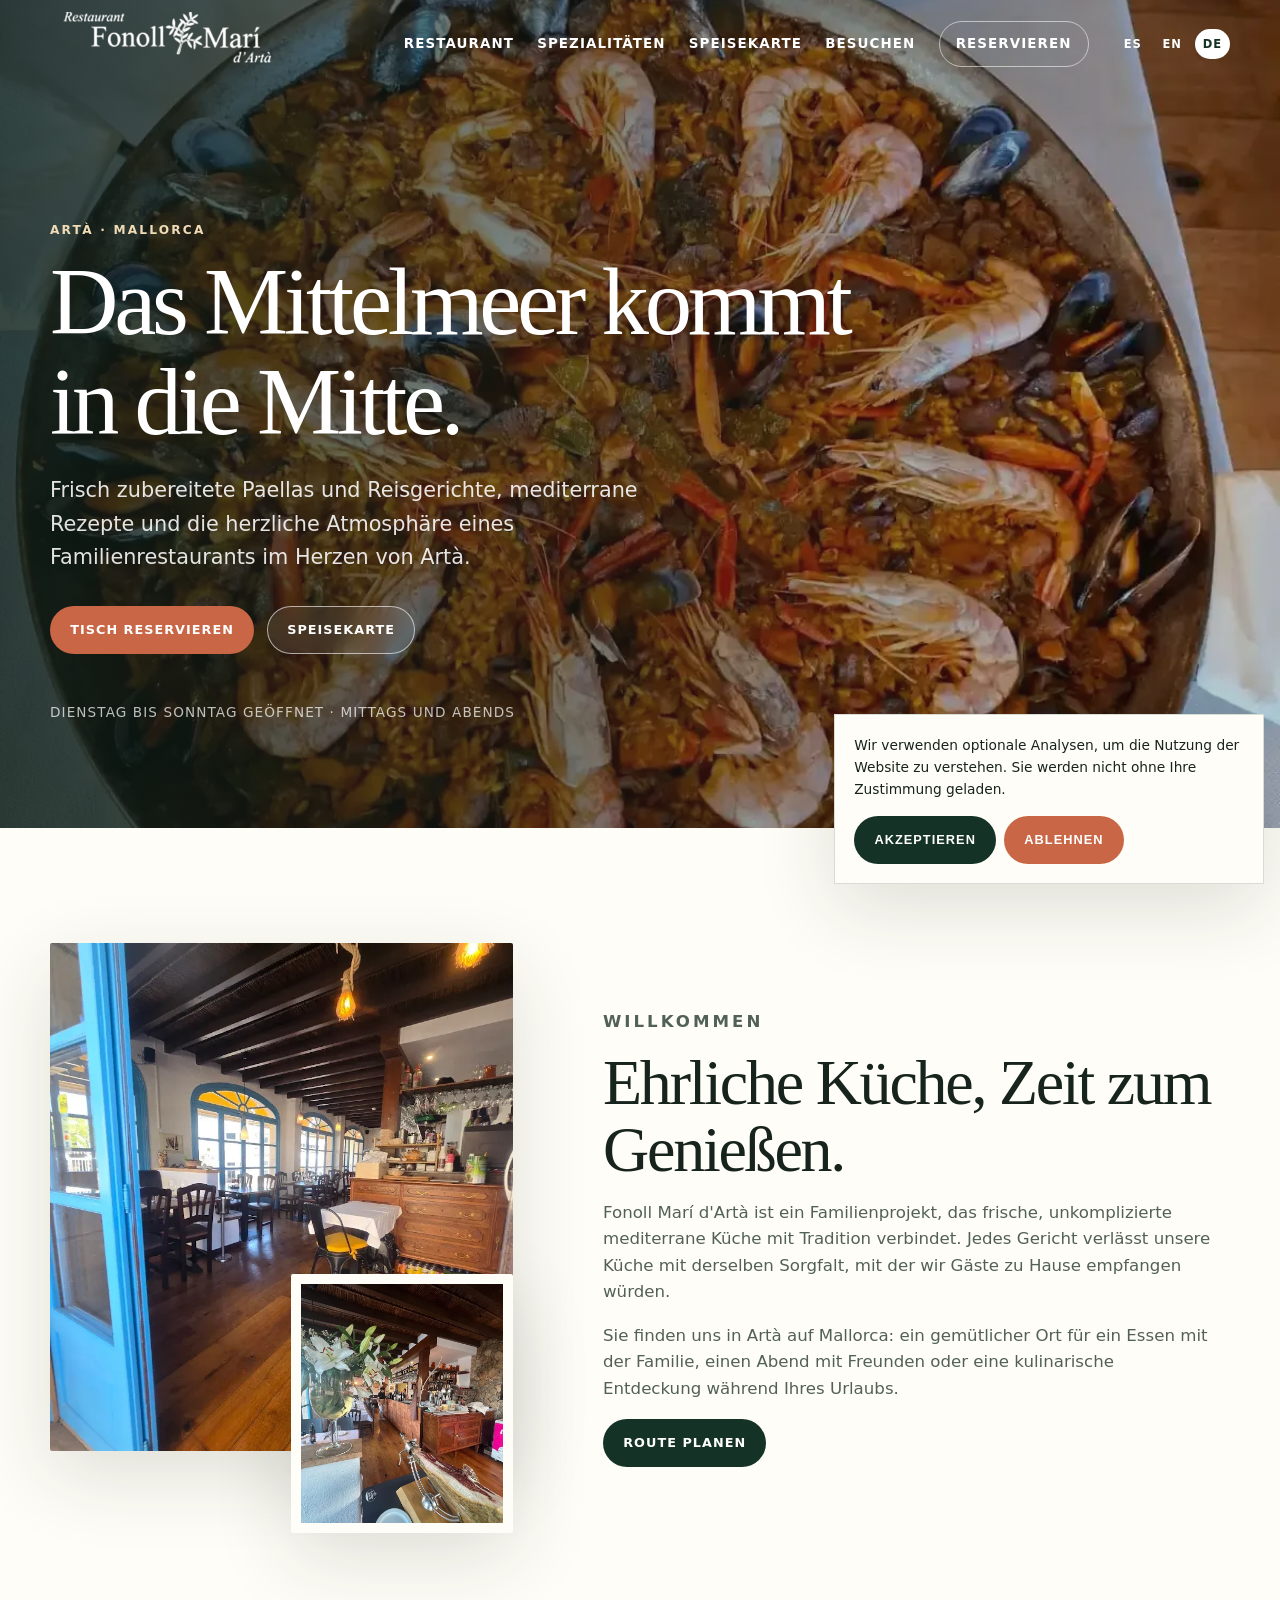
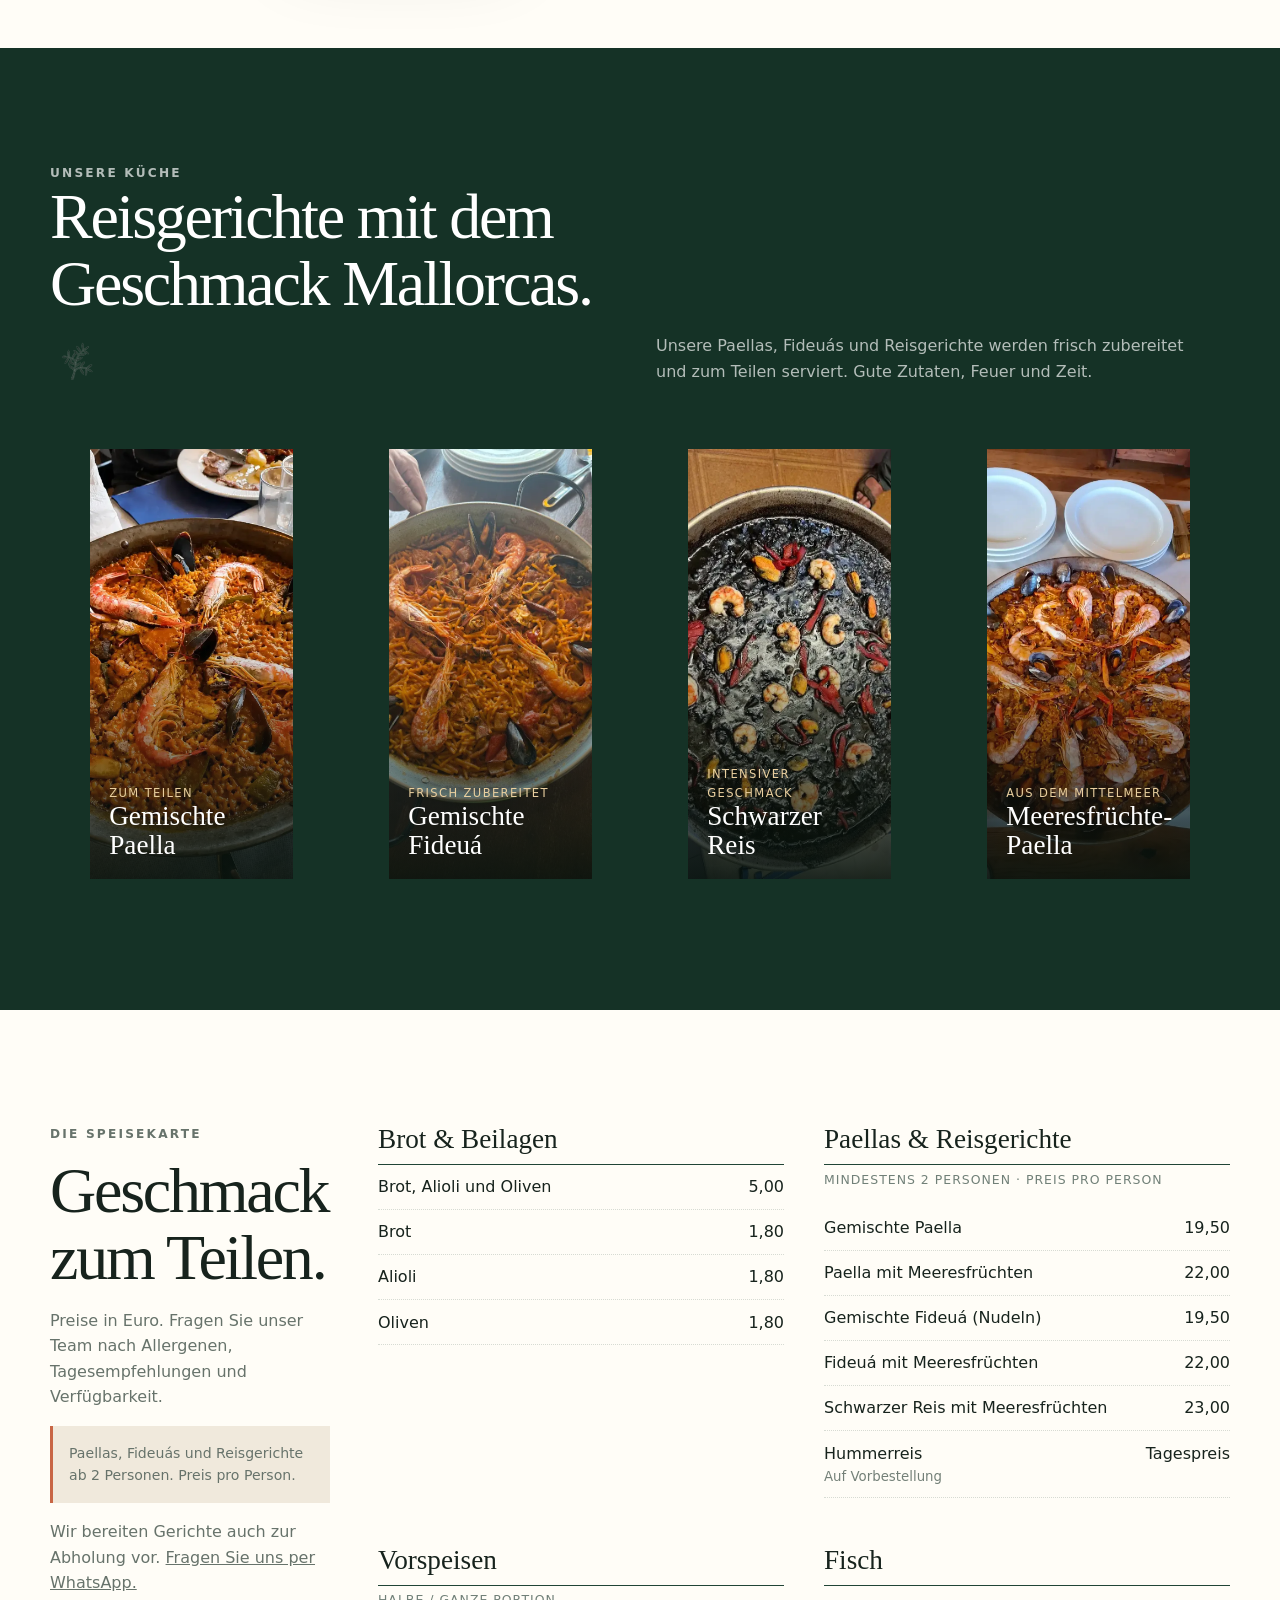
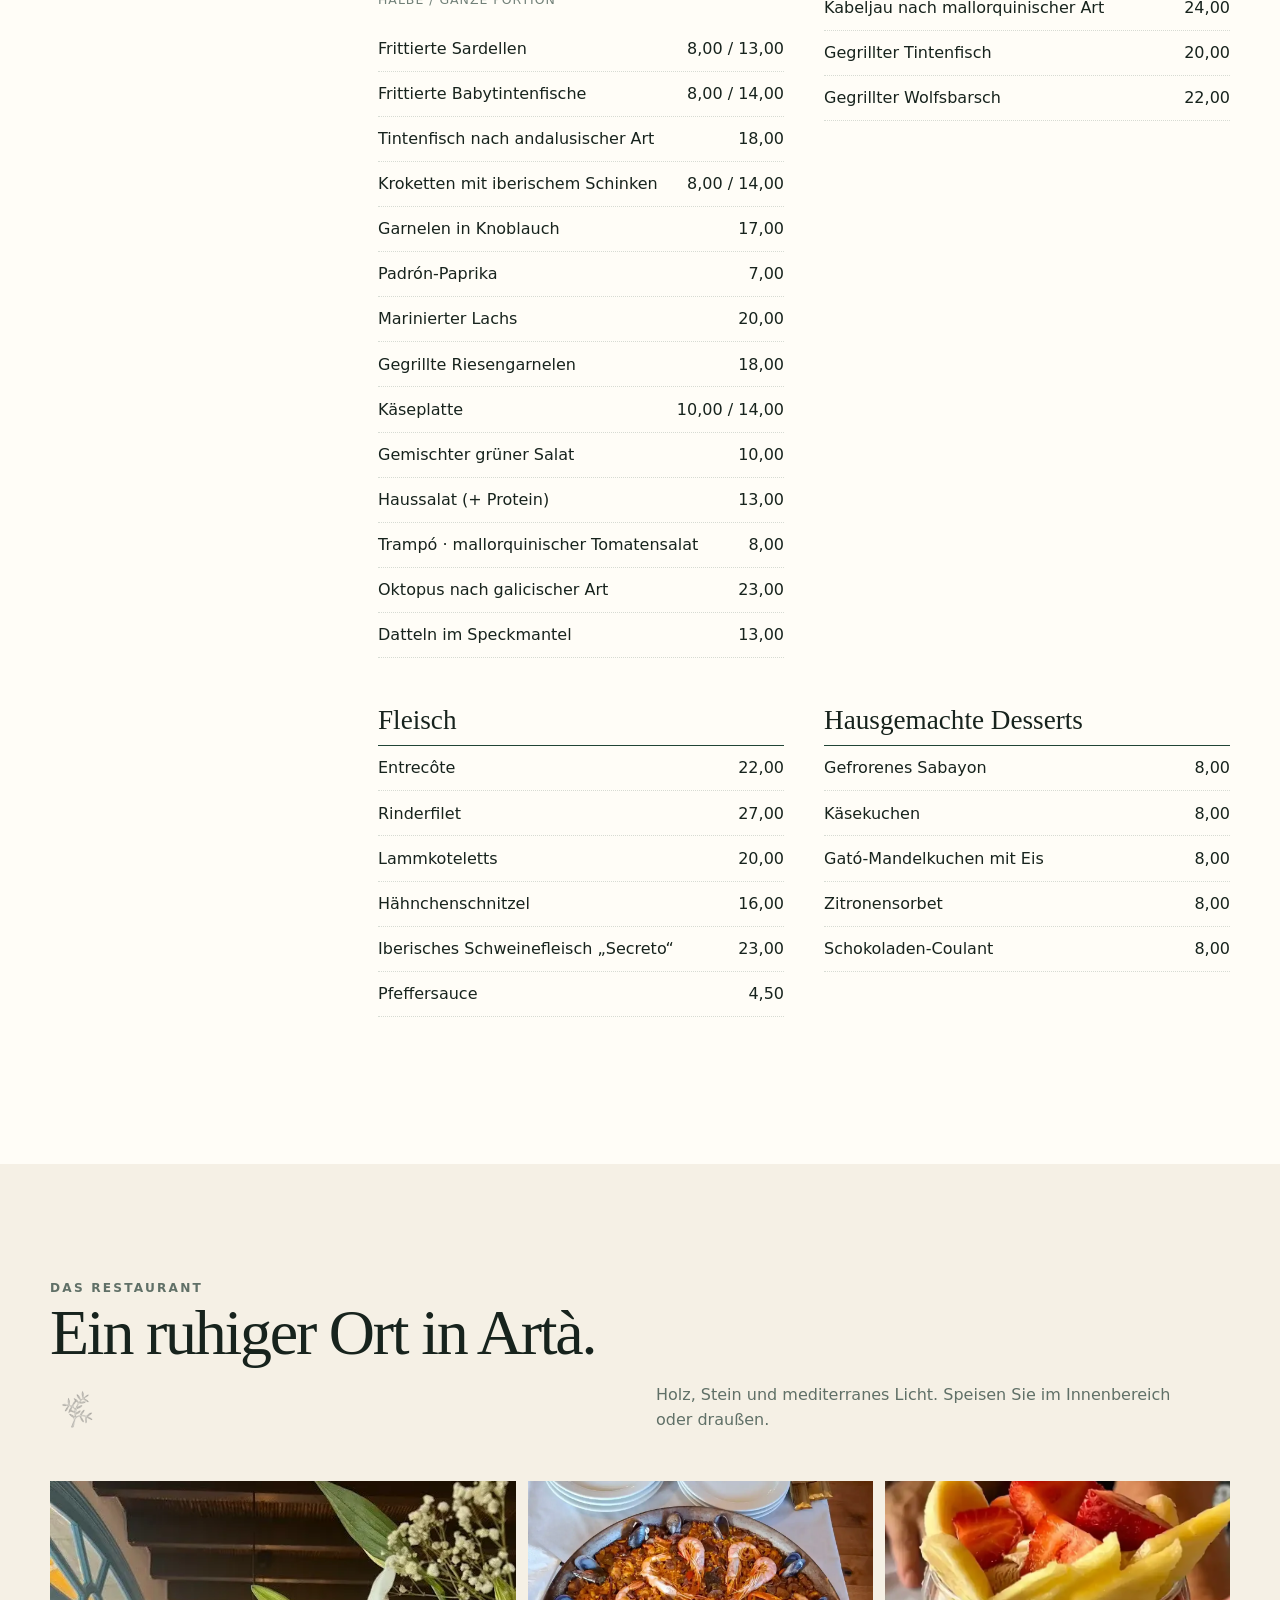
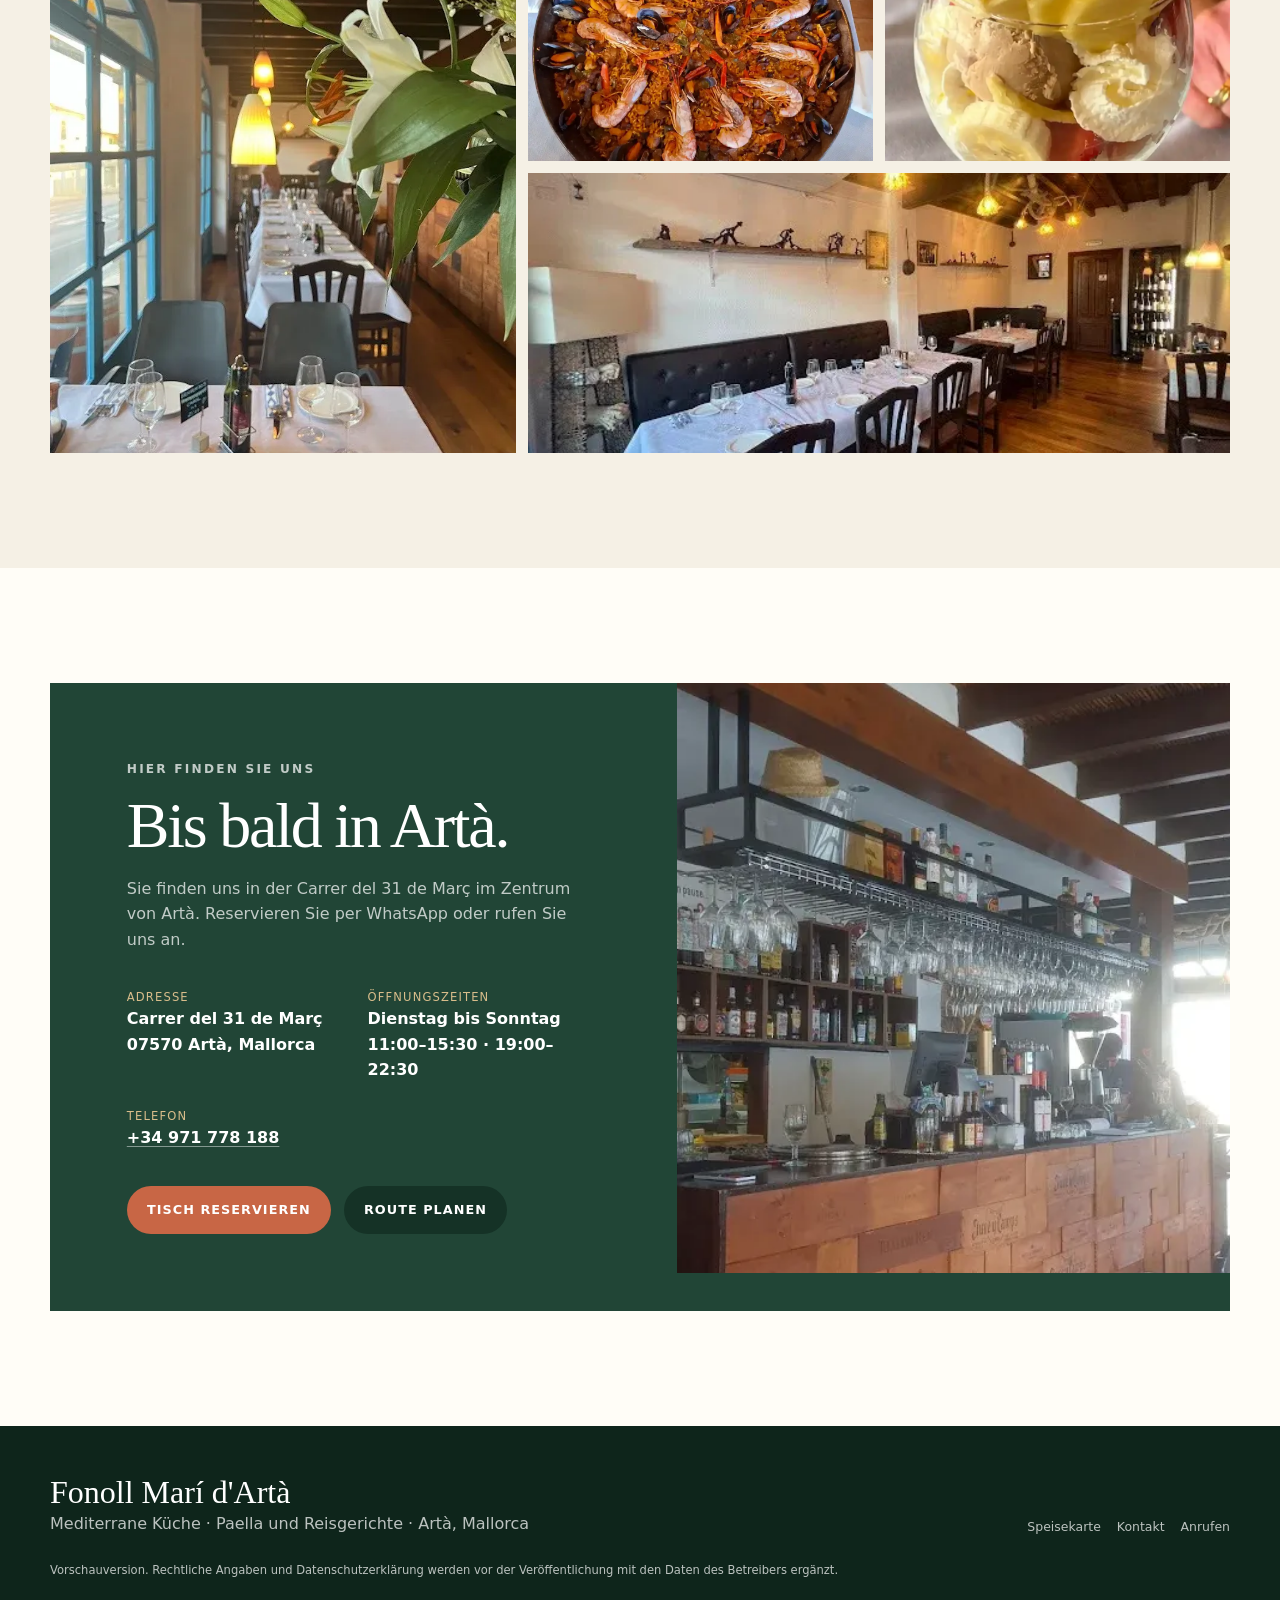
==== commit 8638fbee: "fix: compact visit section and highlight phone link" ====
--- a/de/index.html
+++ b/de/index.html
@@ -25,7 +25,7 @@
       <section class="menu-section"><h3>Hausgemachte Desserts</h3><div class="menu-item"><span>Gefrorenes Sabayon</span><span>8,00</span></div><div class="menu-item"><span>Käsekuchen</span><span>8,00</span></div><div class="menu-item"><span>Gató-Mandelkuchen mit Eis</span><span>8,00</span></div><div class="menu-item"><span>Zitronensorbet</span><span>8,00</span></div><div class="menu-item"><span>Schokoladen-Coulant</span><span>8,00</span></div></section>
     </div></div></section>
     <section class="section" aria-labelledby="galerie-titel"><div class="container"><div class="section-heading"><div><p class="eyebrow">Das Restaurant</p><h2 id="galerie-titel">Ein ruhiger Ort in Artà.</h2></div><p>Holz, Stein und mediterranes Licht. Speisen Sie im Innenbereich oder draußen.</p></div><div class="gallery-grid"><img class="tall" src="../assets/images/interior-1.webp" alt="Gastraum des Fonoll Marí" loading="lazy"><img src="../assets/images/paella-marisco.webp" alt="Paella mit Meeresfrüchten zum Teilen" loading="lazy"><img src="../assets/images/postre-coulant.webp" alt="Gefrorenes Sabayon mit Früchten" loading="lazy"><img class="wide" src="../assets/images/interior-2.webp" alt="Atmosphäre im Fonoll Marí d'Artà" loading="lazy"></div></div></section>
-    <section class="section paper" id="besuch"><div class="container visit-grid"><div class="visit-copy"><p class="eyebrow">Hier finden Sie uns</p><h2>Bis bald in Artà.</h2><p>Sie finden uns in der Carrer del 31 de Març im Zentrum von Artà. Reservieren Sie per WhatsApp oder rufen Sie uns an.</p><div class="visit-details"><div><span>Adresse</span><strong>Carrer del 31 de Març<br>07570 Artà, Mallorca</strong></div><div><span>Öffnungszeiten</span><strong>Dienstag bis Sonntag<br>11:00–15:30 · 19:00–22:30</strong></div><div><span>Telefon</span><a href="tel:+34971778188" data-track="phone_click"><strong>+34 971 778 188</strong></a></div></div><div class="button-row"><a class="button" href="../reservar/?lang=de">Tisch reservieren</a><a class="button dark" data-track="directions_click" href="https://maps.app.goo.gl/YMuphkrYvvt16VRN7">Route planen</a></div></div><div class="visit-image"><img src="../assets/images/interior-3.webp" alt="Für Gäste vorbereiteter Gastraum" loading="lazy"></div></div></section>
+    <section class="section paper" id="besuch"><div class="container visit-grid"><div class="visit-copy"><p class="eyebrow">Hier finden Sie uns</p><h2>Bis bald in Artà.</h2><p>Sie finden uns in der Carrer del 31 de Març im Zentrum von Artà. Reservieren Sie per WhatsApp oder rufen Sie uns an.</p><div class="visit-details"><div><span>Adresse</span><strong>Carrer del 31 de Març<br>07570 Artà, Mallorca</strong></div><div><span>Öffnungszeiten</span><strong>Dienstag bis Sonntag<br>11:00–15:30 · 19:00–22:30</strong></div><div><span>Telefon</span><a href="tel:+34971778188" data-track="phone_click"><strong>+34 971 778 188</strong></a></div></div><div class="button-row"><a class="button" href="../reservar/?lang=de">Tisch reservieren</a><a class="button dark" data-track="directions_click" href="https://maps.app.goo.gl/YMuphkrYvvt16VRN7">Route planen</a></div></div><div class="visit-image"><img src="../assets/images/interior-terraza.webp" alt="Bar und Gastraum des Fonoll Marí d'Artà" loading="lazy"></div></div></section>
   </main>
   <footer class="site-footer"><div class="container"><div class="footer-grid"><div><div class="footer-brand">Fonoll Marí d'Artà</div><div>Mediterrane Küche · Paella und Reisgerichte · Artà, Mallorca</div></div><nav class="footer-links"><a href="#speisekarte">Speisekarte</a><a href="#besuch">Kontakt</a><a href="tel:+34971778188">Anrufen</a></nav></div><p class="legal-note">Vorschauversion. Rechtliche Angaben und Datenschutzerklärung werden vor der Veröffentlichung mit den Daten des Betreibers ergänzt.</p></div></footer>
   <div class="floating-actions"><a href="../reservar/?lang=de">Reservieren</a><a href="#speisekarte">Speisekarte</a></div><aside class="consent" hidden><p>Wir verwenden optionale Analysen, um die Nutzung der Website zu verstehen. Sie werden nicht ohne Ihre Zustimmung geladen.</p><div class="consent-actions"><button class="button dark" data-consent-accept>Akzeptieren</button><button class="button" data-consent-reject>Ablehnen</button></div></aside>
--- a/assets/styles.css
+++ b/assets/styles.css
@@ -150,9 +150,10 @@
 .visit-copy p { color: rgba(255,255,255,.72); }
 .visit-details { display: grid; grid-template-columns: 1fr 1fr; gap: 1.5rem; margin: 2.2rem 0; }
 .visit-details span { display: block; color: #d9bd8b; font-size: .72rem; letter-spacing: .1em; text-transform: uppercase; }
-.visit-details a { text-decoration: none; }
-.visit-image { min-height: 590px; }
-.visit-image img { height: 100%; object-fit: cover; }
+.visit-details a { text-decoration: underline; text-decoration-color: rgba(255,255,255,.45); text-underline-offset: .2em; transition: color .2s ease, text-decoration-color .2s ease; }
+.visit-details a:hover, .visit-details a:focus-visible { color: #d9bd8b; text-decoration-color: currentColor; }
+.visit-image { height: 590px; min-height: 0; overflow: hidden; }
+.visit-image img { width: 100%; height: 100%; object-fit: cover; object-position: center 38%; }
 
 .site-footer { padding: 3rem 0 6rem; background: #0e251b; color: rgba(255,255,255,.72); }
 .footer-grid { display: grid; grid-template-columns: 1fr auto; gap: 2rem; align-items: end; }
@@ -189,6 +190,7 @@
   .menu-shell { grid-template-columns: 1fr; }
   .menu-aside { position: static; }
   .gallery-grid { grid-template-columns: 1fr 1fr; }
+  .visit-image { height: 480px; }
 }
 
 @media (max-width: 620px) {
@@ -204,7 +206,7 @@
   .dish-card, .dish-card img { min-height: 360px; }
   .gallery-grid { grid-template-columns: 1fr 1fr; grid-auto-rows: 190px; }
   .gallery-grid .wide { grid-column: span 2; }
-  .visit-image { min-height: 360px; }
+  .visit-image { height: 340px; }
   .footer-grid { grid-template-columns: 1fr; }
   .floating-actions { position: fixed; z-index: 45; inset: auto .65rem .65rem; display: grid; grid-template-columns: 1fr 1fr; gap: .45rem; }
   .floating-actions a { min-height: 48px; border-radius: 999px; display: grid; place-items: center; background: var(--coral); color: white; box-shadow: 0 10px 28px rgba(0,0,0,.24); font-size: .76rem; font-weight: 800; text-decoration: none; text-transform: uppercase; }
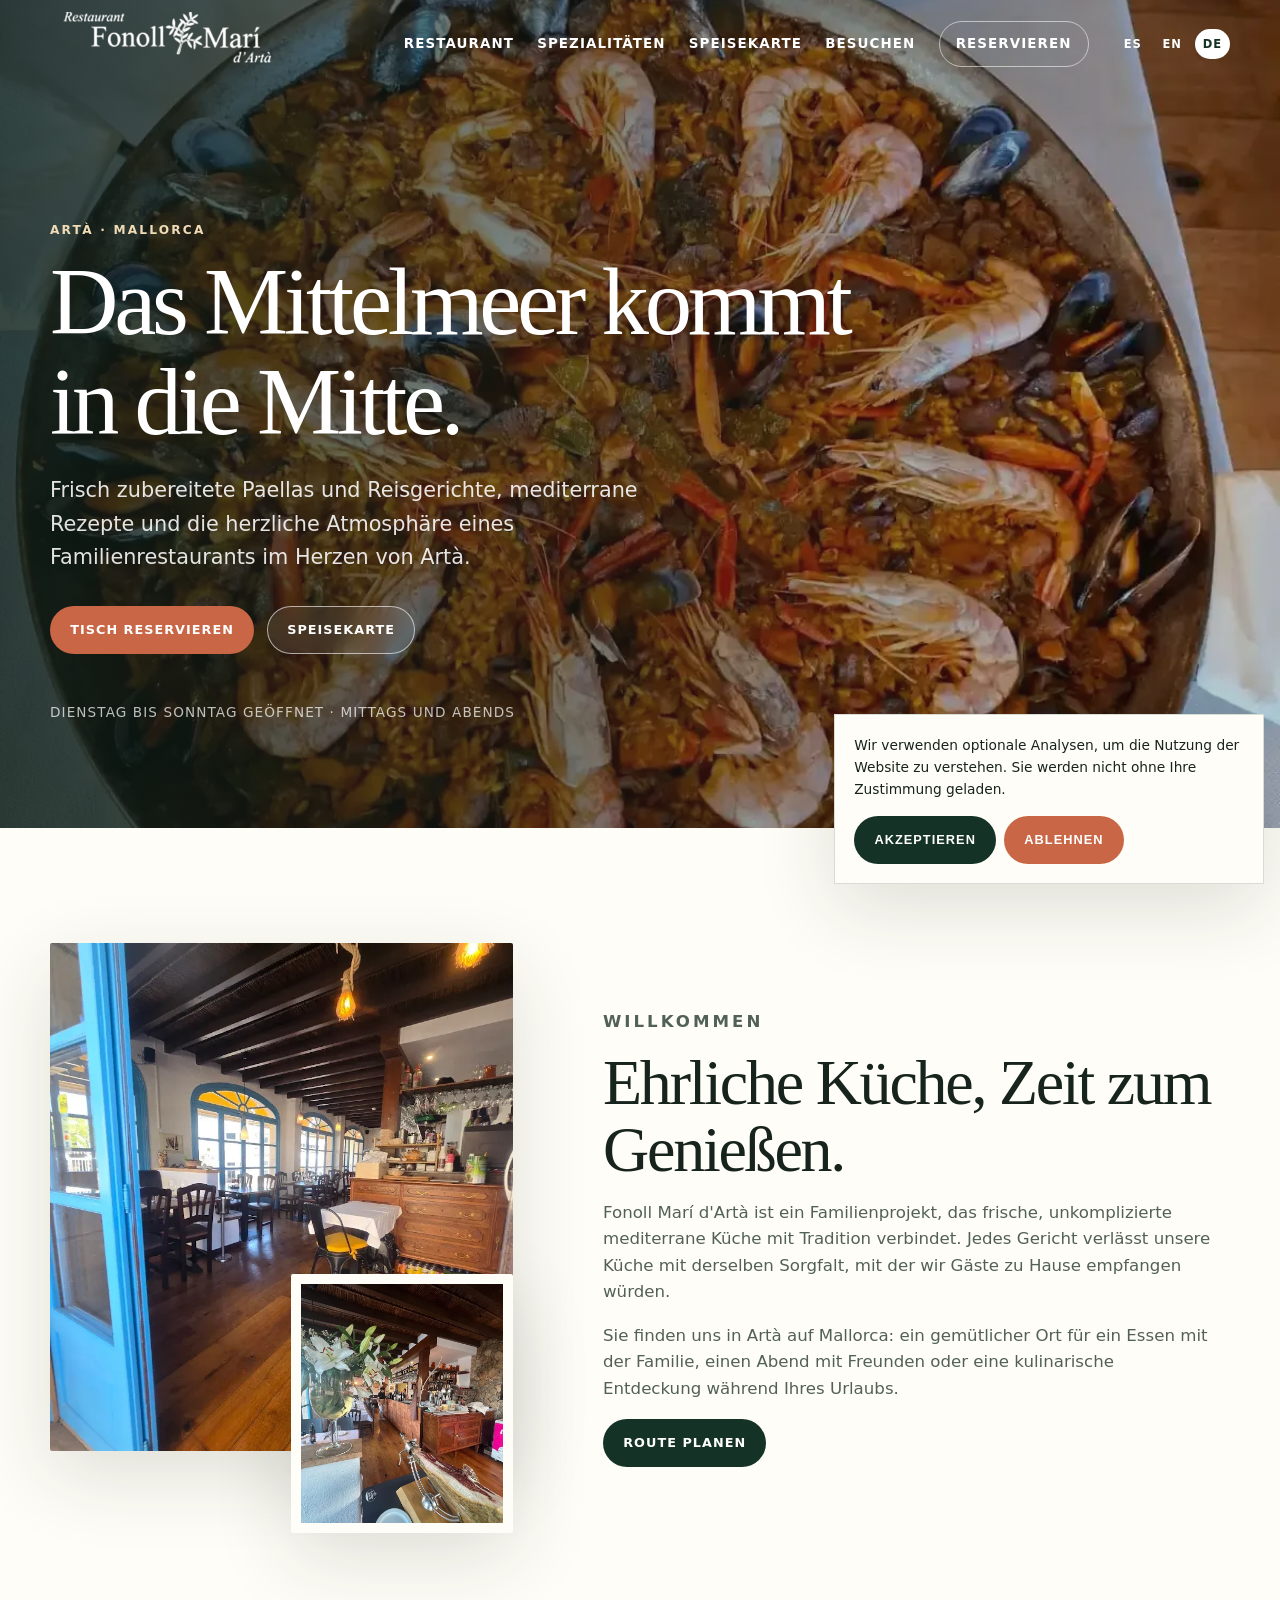
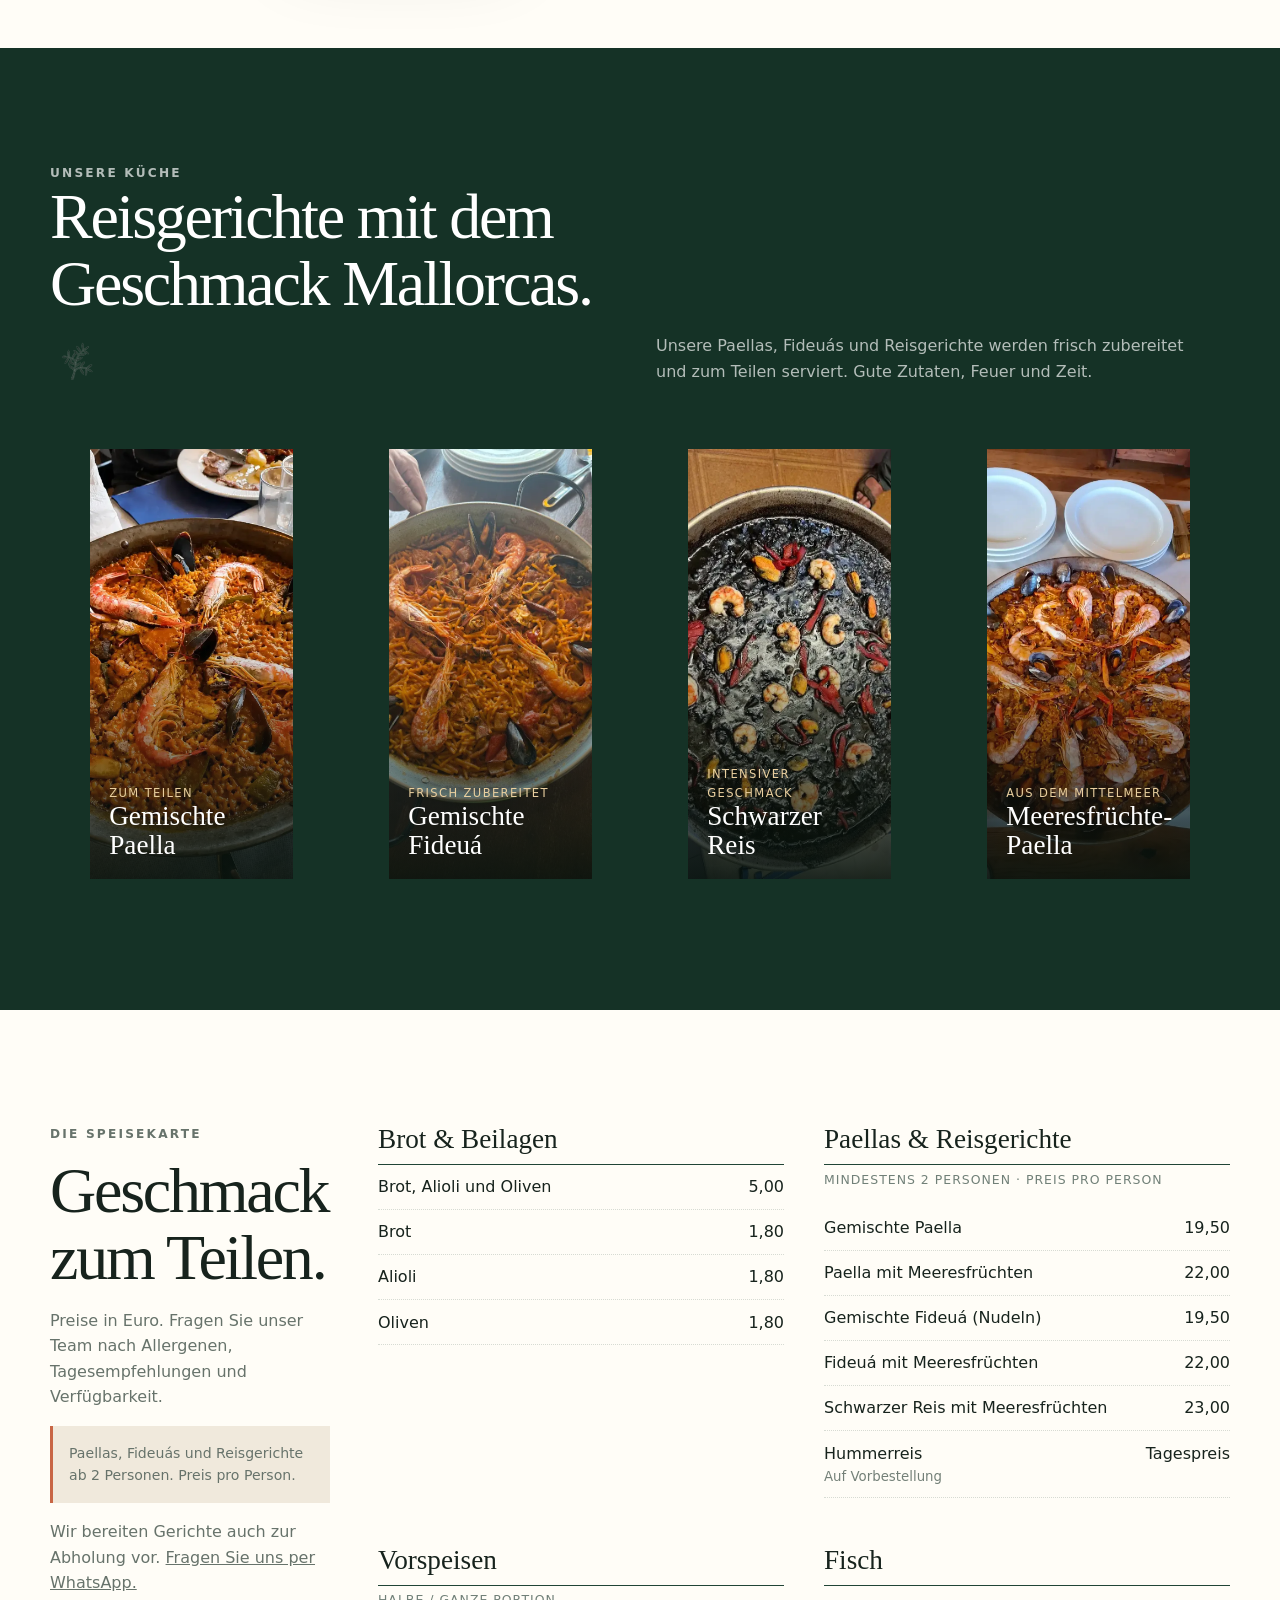
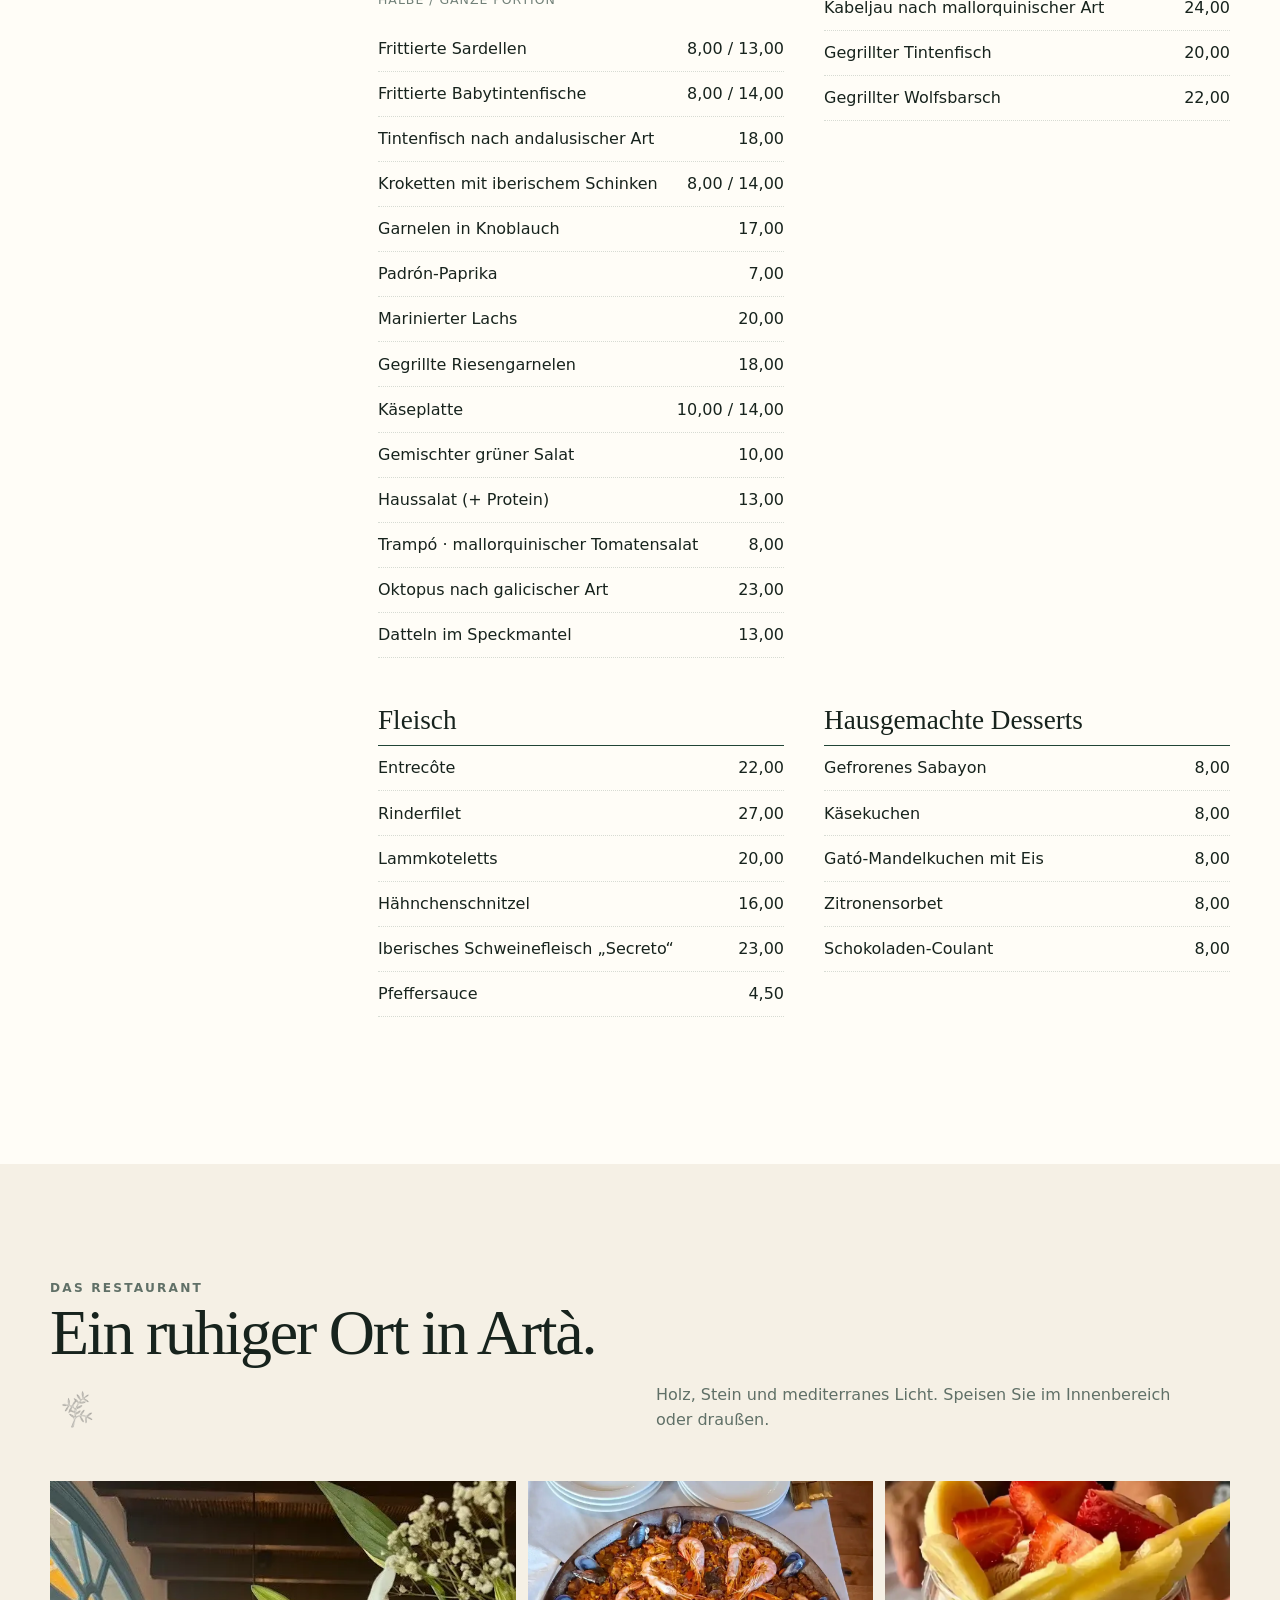
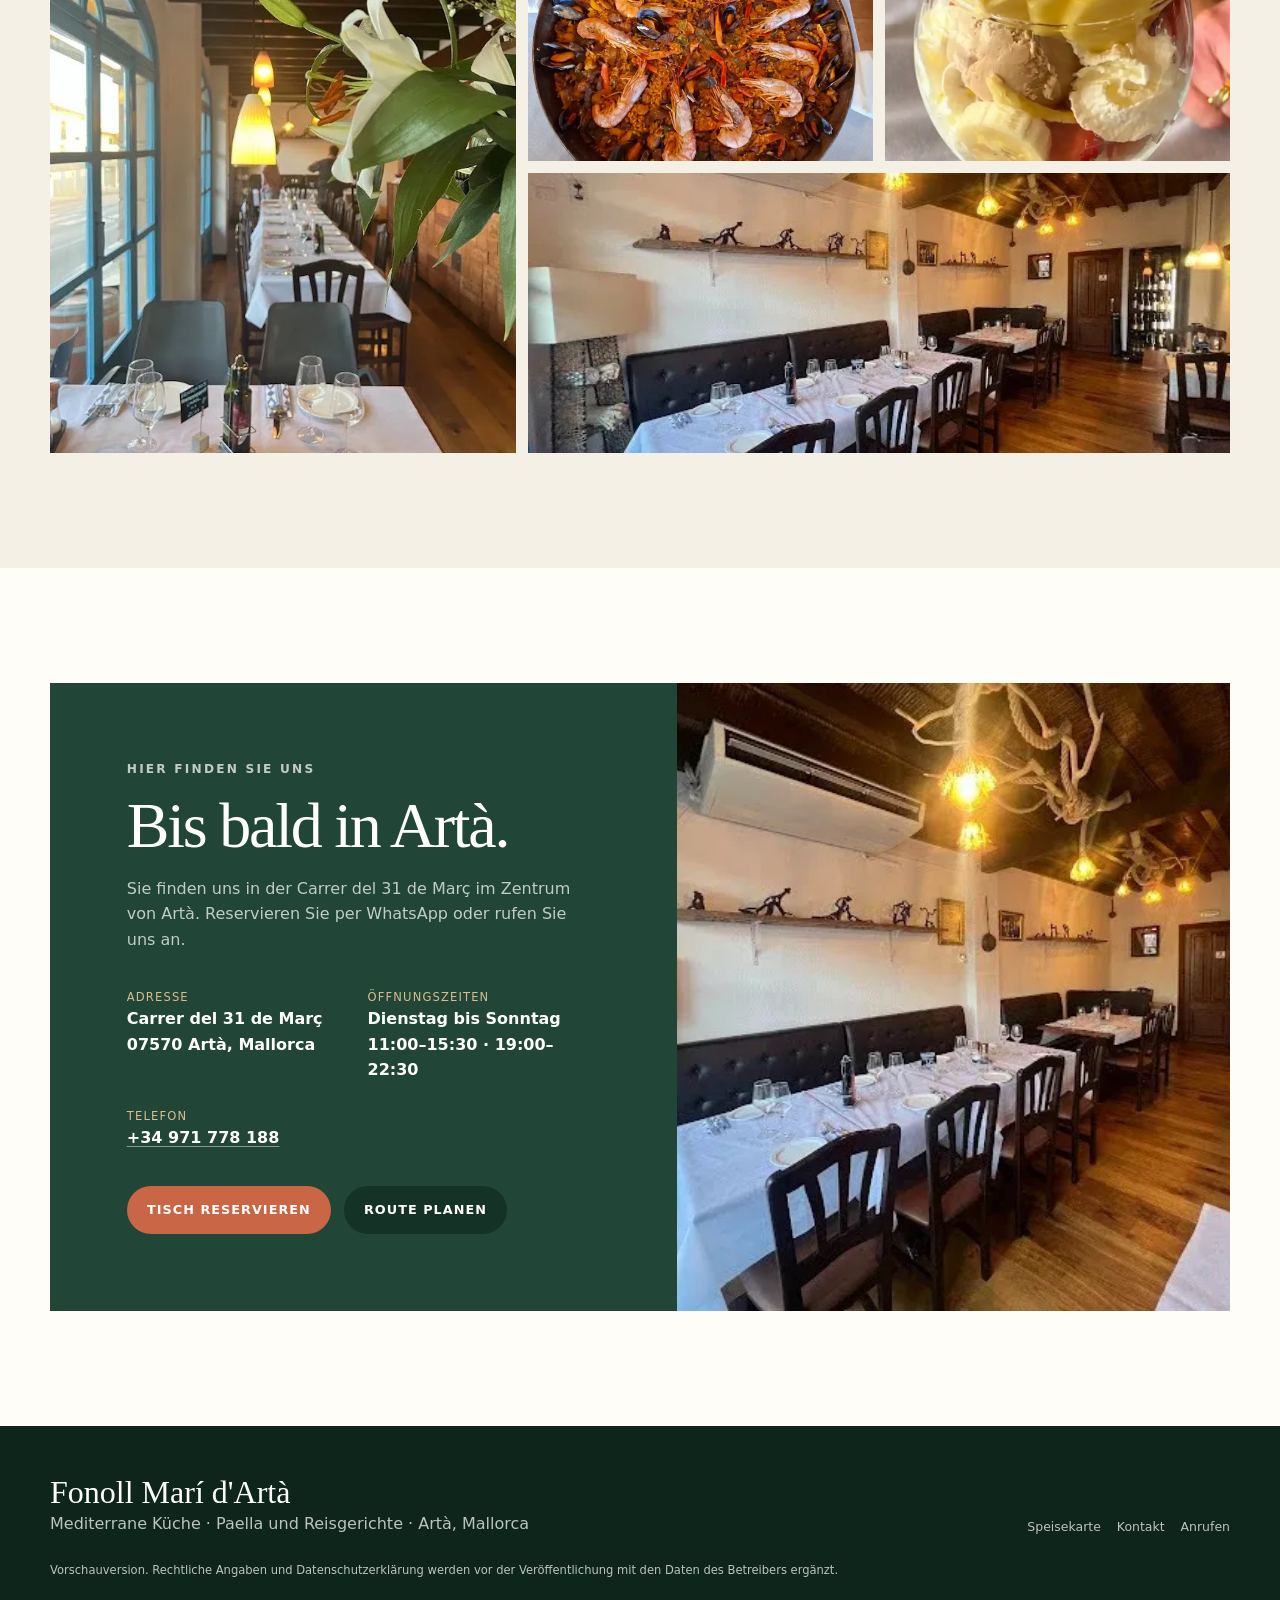
==== commit 2d2b1544: "fix: improve visit section image framing" ====
--- a/de/index.html
+++ b/de/index.html
@@ -25,7 +25,7 @@
       <section class="menu-section"><h3>Hausgemachte Desserts</h3><div class="menu-item"><span>Gefrorenes Sabayon</span><span>8,00</span></div><div class="menu-item"><span>Käsekuchen</span><span>8,00</span></div><div class="menu-item"><span>Gató-Mandelkuchen mit Eis</span><span>8,00</span></div><div class="menu-item"><span>Zitronensorbet</span><span>8,00</span></div><div class="menu-item"><span>Schokoladen-Coulant</span><span>8,00</span></div></section>
     </div></div></section>
     <section class="section" aria-labelledby="galerie-titel"><div class="container"><div class="section-heading"><div><p class="eyebrow">Das Restaurant</p><h2 id="galerie-titel">Ein ruhiger Ort in Artà.</h2></div><p>Holz, Stein und mediterranes Licht. Speisen Sie im Innenbereich oder draußen.</p></div><div class="gallery-grid"><img class="tall" src="../assets/images/interior-1.webp" alt="Gastraum des Fonoll Marí" loading="lazy"><img src="../assets/images/paella-marisco.webp" alt="Paella mit Meeresfrüchten zum Teilen" loading="lazy"><img src="../assets/images/postre-coulant.webp" alt="Gefrorenes Sabayon mit Früchten" loading="lazy"><img class="wide" src="../assets/images/interior-2.webp" alt="Atmosphäre im Fonoll Marí d'Artà" loading="lazy"></div></div></section>
-    <section class="section paper" id="besuch"><div class="container visit-grid"><div class="visit-copy"><p class="eyebrow">Hier finden Sie uns</p><h2>Bis bald in Artà.</h2><p>Sie finden uns in der Carrer del 31 de Març im Zentrum von Artà. Reservieren Sie per WhatsApp oder rufen Sie uns an.</p><div class="visit-details"><div><span>Adresse</span><strong>Carrer del 31 de Març<br>07570 Artà, Mallorca</strong></div><div><span>Öffnungszeiten</span><strong>Dienstag bis Sonntag<br>11:00–15:30 · 19:00–22:30</strong></div><div><span>Telefon</span><a href="tel:+34971778188" data-track="phone_click"><strong>+34 971 778 188</strong></a></div></div><div class="button-row"><a class="button" href="../reservar/?lang=de">Tisch reservieren</a><a class="button dark" data-track="directions_click" href="https://maps.app.goo.gl/YMuphkrYvvt16VRN7">Route planen</a></div></div><div class="visit-image"><img src="../assets/images/interior-terraza.webp" alt="Bar und Gastraum des Fonoll Marí d'Artà" loading="lazy"></div></div></section>
+    <section class="section paper" id="besuch"><div class="container visit-grid"><div class="visit-copy"><p class="eyebrow">Hier finden Sie uns</p><h2>Bis bald in Artà.</h2><p>Sie finden uns in der Carrer del 31 de Març im Zentrum von Artà. Reservieren Sie per WhatsApp oder rufen Sie uns an.</p><div class="visit-details"><div><span>Adresse</span><strong>Carrer del 31 de Març<br>07570 Artà, Mallorca</strong></div><div><span>Öffnungszeiten</span><strong>Dienstag bis Sonntag<br>11:00–15:30 · 19:00–22:30</strong></div><div><span>Telefon</span><a href="tel:+34971778188" data-track="phone_click"><strong>+34 971 778 188</strong></a></div></div><div class="button-row"><a class="button" href="../reservar/?lang=de">Tisch reservieren</a><a class="button dark" data-track="directions_click" href="https://maps.app.goo.gl/YMuphkrYvvt16VRN7">Route planen</a></div></div><div class="visit-image"><img src="../assets/images/interior-2.webp" alt="Gedeckter Gastraum des Fonoll Marí d'Artà" loading="lazy"></div></div></section>
   </main>
   <footer class="site-footer"><div class="container"><div class="footer-grid"><div><div class="footer-brand">Fonoll Marí d'Artà</div><div>Mediterrane Küche · Paella und Reisgerichte · Artà, Mallorca</div></div><nav class="footer-links"><a href="#speisekarte">Speisekarte</a><a href="#besuch">Kontakt</a><a href="tel:+34971778188">Anrufen</a></nav></div><p class="legal-note">Vorschauversion. Rechtliche Angaben und Datenschutzerklärung werden vor der Veröffentlichung mit den Daten des Betreibers ergänzt.</p></div></footer>
   <div class="floating-actions"><a href="../reservar/?lang=de">Reservieren</a><a href="#speisekarte">Speisekarte</a></div><aside class="consent" hidden><p>Wir verwenden optionale Analysen, um die Nutzung der Website zu verstehen. Sie werden nicht ohne Ihre Zustimmung geladen.</p><div class="consent-actions"><button class="button dark" data-consent-accept>Akzeptieren</button><button class="button" data-consent-reject>Ablehnen</button></div></aside>
--- a/assets/styles.css
+++ b/assets/styles.css
@@ -152,8 +152,8 @@
 .visit-details span { display: block; color: #d9bd8b; font-size: .72rem; letter-spacing: .1em; text-transform: uppercase; }
 .visit-details a { text-decoration: underline; text-decoration-color: rgba(255,255,255,.45); text-underline-offset: .2em; transition: color .2s ease, text-decoration-color .2s ease; }
 .visit-details a:hover, .visit-details a:focus-visible { color: #d9bd8b; text-decoration-color: currentColor; }
-.visit-image { height: 590px; min-height: 0; overflow: hidden; }
-.visit-image img { width: 100%; height: 100%; object-fit: cover; object-position: center 38%; }
+.visit-image { position: relative; min-height: 590px; overflow: hidden; }
+.visit-image img { position: absolute; inset: 0; width: 100%; height: 100%; object-fit: cover; object-position: center; }
 
 .site-footer { padding: 3rem 0 6rem; background: #0e251b; color: rgba(255,255,255,.72); }
 .footer-grid { display: grid; grid-template-columns: 1fr auto; gap: 2rem; align-items: end; }
@@ -190,7 +190,7 @@
   .menu-shell { grid-template-columns: 1fr; }
   .menu-aside { position: static; }
   .gallery-grid { grid-template-columns: 1fr 1fr; }
-  .visit-image { height: 480px; }
+  .visit-image { height: 480px; min-height: 480px; }
 }
 
 @media (max-width: 620px) {
@@ -206,7 +206,7 @@
   .dish-card, .dish-card img { min-height: 360px; }
   .gallery-grid { grid-template-columns: 1fr 1fr; grid-auto-rows: 190px; }
   .gallery-grid .wide { grid-column: span 2; }
-  .visit-image { height: 340px; }
+  .visit-image { height: 340px; min-height: 340px; }
   .footer-grid { grid-template-columns: 1fr; }
   .floating-actions { position: fixed; z-index: 45; inset: auto .65rem .65rem; display: grid; grid-template-columns: 1fr 1fr; gap: .45rem; }
   .floating-actions a { min-height: 48px; border-radius: 999px; display: grid; place-items: center; background: var(--coral); color: white; box-shadow: 0 10px 28px rgba(0,0,0,.24); font-size: .76rem; font-weight: 800; text-decoration: none; text-transform: uppercase; }
